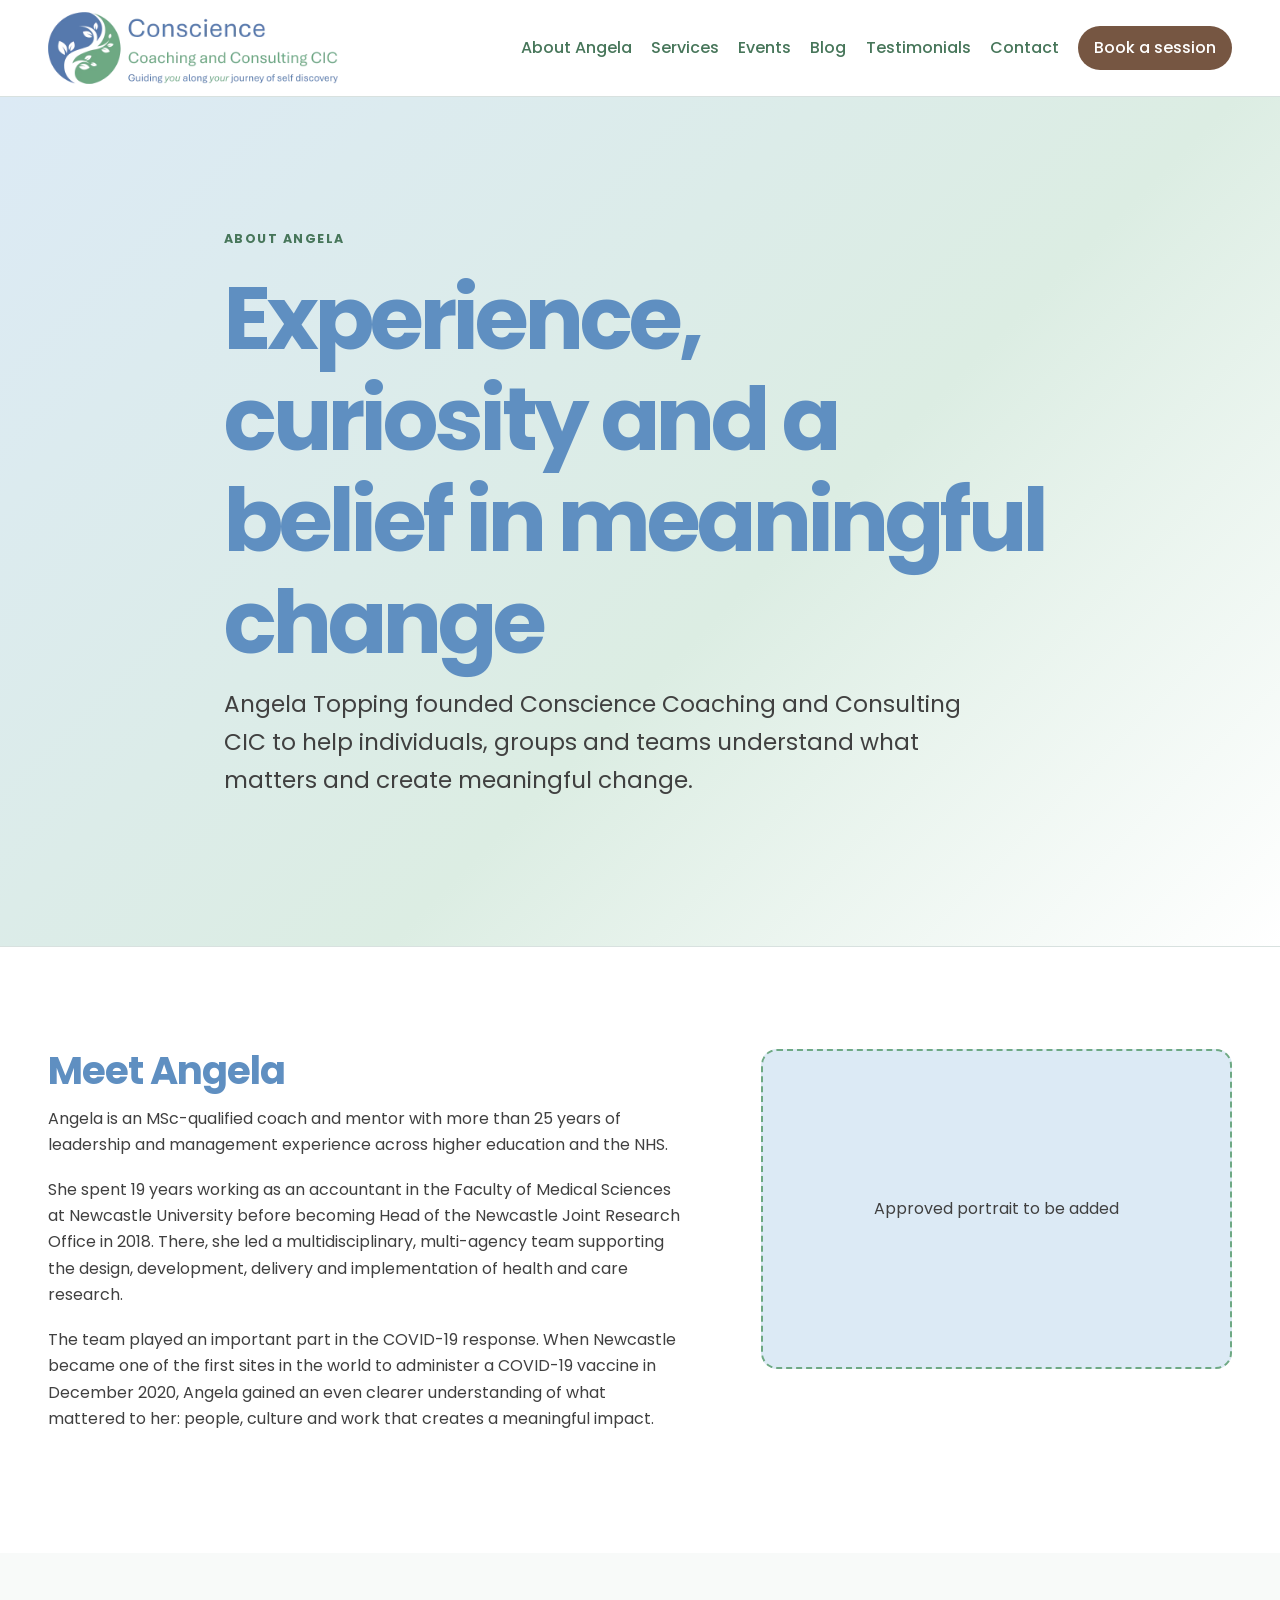
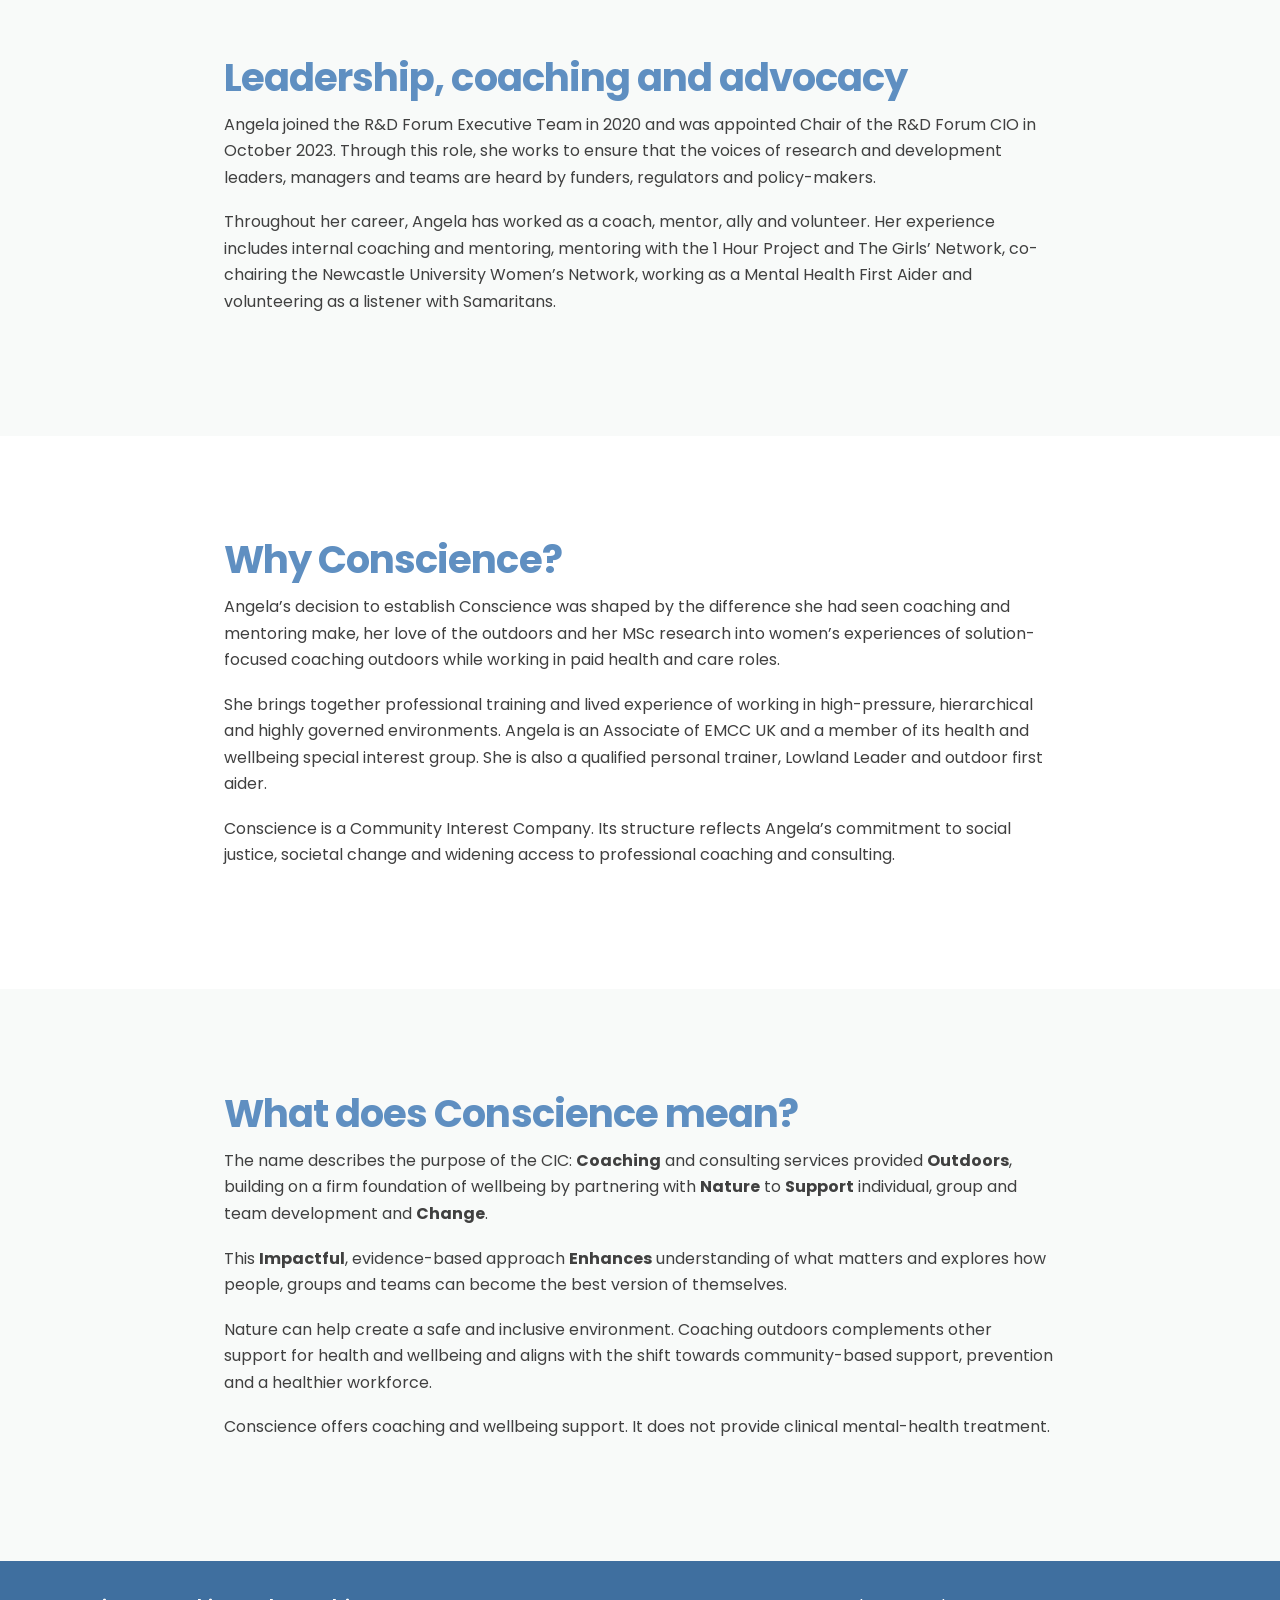
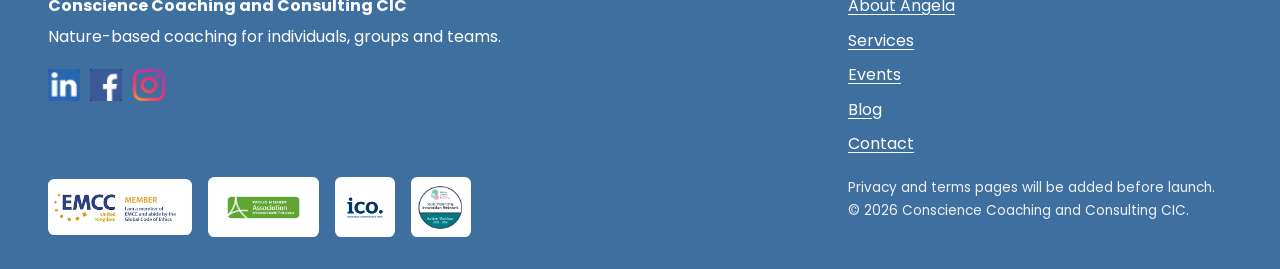
==== about/index.html @ 4dbaa8cd "Add Facebook and Instagram footer links" ====
<!doctype html>
<html lang="en-GB">
<head>
  <meta charset="utf-8">
  <meta name="viewport" content="width=device-width, initial-scale=1">
  <meta name="robots" content="noindex, nofollow">
  <meta name="description" content="Meet Angela Topping, founder of Conscience Coaching and Consulting CIC, an MSc-qualified coach with more than 25 years’ leadership experience in the NHS and higher education.">
  <title>About Angela Topping | Conscience Coaching</title>
  <link rel="preconnect" href="https://fonts.googleapis.com">
  <link rel="preconnect" href="https://fonts.gstatic.com" crossorigin>
  <link href="https://fonts.googleapis.com/css2?family=Poppins:wght@400;500;600;700&display=swap" rel="stylesheet">
  <link rel="stylesheet" href="/assets/css/styles.css">
  <link rel="icon" type="image/png" href="/assets/images/conscience-favicon.png">
</head>
<body data-page="about">
<a class="skip-link" href="#main-content">Skip to content</a>
<header class="site-header"><div class="shell header-inner"><a class="site-logo" href="/" aria-label="Conscience Coaching and Consulting CIC home"><img src="/assets/images/conscience-logo.webp" alt="Conscience Coaching and Consulting CIC"></a>
<button class="menu-toggle" type="button" aria-expanded="false" aria-controls="site-nav"><span class="sr-only">Open menu</span><span aria-hidden="true">Menu</span></button>
<nav id="site-nav" class="site-nav" aria-label="Main navigation">
  <a href="/about/">About Angela</a><a href="/services/">Services</a><a href="/events/">Events</a><a href="/blog/">Blog</a><a href="/#testimonials">Testimonials</a><a href="/contact/">Contact</a><a class="button button-small" href="/contact/">Book a session</a>
</nav></div></header>
<main id="main-content">
<section class="page-hero"><div class="shell narrow"><p class="eyebrow">About Angela</p><h1>Experience, curiosity and a belief in meaningful change</h1><p class="lead">Angela Topping founded Conscience Coaching and Consulting CIC to help individuals, groups and teams understand what matters and create meaningful change.</p></div></section>

<section class="section"><div class="shell split"><div>
<h2>Meet Angela</h2>
<p>Angela is an MSc-qualified coach and mentor with more than 25 years of leadership and management experience across higher education and the NHS.</p>
<p>She spent 19 years working as an accountant in the Faculty of Medical Sciences at Newcastle University before becoming Head of the Newcastle Joint Research Office in 2018. There, she led a multidisciplinary, multi-agency team supporting the design, development, delivery and implementation of health and care research.</p>
<p>The team played an important part in the COVID-19 response. When Newcastle became one of the first sites in the world to administer a COVID-19 vaccine in December 2020, Angela gained an even clearer understanding of what mattered to her: people, culture and work that creates a meaningful impact.</p>
</div><aside class="placeholder" aria-label="Portrait placeholder"><span>Approved portrait to be added</span></aside></div></section>

<section class="section section-soft"><div class="shell narrow">
<h2>Leadership, coaching and advocacy</h2>
<p>Angela joined the R&amp;D Forum Executive Team in 2020 and was appointed Chair of the R&amp;D Forum CIO in October 2023. Through this role, she works to ensure that the voices of research and development leaders, managers and teams are heard by funders, regulators and policy-makers.</p>
<p>Throughout her career, Angela has worked as a coach, mentor, ally and volunteer. Her experience includes internal coaching and mentoring, mentoring with the 1 Hour Project and The Girls’ Network, co-chairing the Newcastle University Women’s Network, working as a Mental Health First Aider and volunteering as a listener with Samaritans.</p>
</div></section>

<section class="section"><div class="shell narrow">
<h2>Why Conscience?</h2>
<p>Angela’s decision to establish Conscience was shaped by the difference she had seen coaching and mentoring make, her love of the outdoors and her MSc research into women’s experiences of solution-focused coaching outdoors while working in paid health and care roles.</p>
<p>She brings together professional training and lived experience of working in high-pressure, hierarchical and highly governed environments. Angela is an Associate of EMCC UK and a member of its health and wellbeing special interest group. She is also a qualified personal trainer, Lowland Leader and outdoor first aider.</p>
<p>Conscience is a Community Interest Company. Its structure reflects Angela’s commitment to social justice, societal change and widening access to professional coaching and consulting.</p>
</div></section>

<section class="section section-soft"><div class="shell narrow">
<h2>What does Conscience mean?</h2>
<p>The name describes the purpose of the CIC: <strong>Coaching</strong> and consulting services provided <strong>Outdoors</strong>, building on a firm foundation of wellbeing by partnering with <strong>Nature</strong> to <strong>Support</strong> individual, group and team development and <strong>Change</strong>.</p>
<p>This <strong>Impactful</strong>, evidence-based approach <strong>Enhances</strong> understanding of what matters and explores how people, groups and teams can become the best version of themselves.</p>
<p>Nature can help create a safe and inclusive environment. Coaching outdoors complements other support for health and wellbeing and aligns with the shift towards community-based support, prevention and a healthier workforce.</p>
<p>Conscience offers coaching and wellbeing support. It does not provide clinical mental-health treatment.</p>
</div></section>
</main>
<footer class="site-footer"><div class="shell footer-grid"><div><strong>Conscience Coaching and Consulting CIC</strong><p>Nature-based coaching for individuals, groups and teams.</p><div class="social-links"><a class="social-link social-linkedin" href="https://uk.linkedin.com/company/conscience-coaching-and-consulting" target="_blank" rel="noopener noreferrer" aria-label="Conscience Coaching and Consulting CIC on LinkedIn"><img src="/assets/images/linkedin.png" alt=""></a><a class="social-link social-facebook" href="https://www.facebook.com/profile.php?id=61566208343442" target="_blank" rel="noopener noreferrer" aria-label="Conscience Coaching and Consulting CIC on Facebook"><img src="/assets/images/facebook.png" alt=""></a><a class="social-link social-instagram" href="https://www.instagram.com/conscience_coaching_consulting/" target="_blank" rel="noopener noreferrer" aria-label="Conscience Coaching and Consulting CIC on Instagram"><img src="/assets/images/instagram.webp" alt=""></a></div></div>
<nav aria-label="Footer navigation"><a href="/about/">About Angela</a><a href="/services/">Services</a><a href="/events/">Events</a><a href="/blog/">Blog</a><a href="/contact/">Contact</a></nav>
<div class="footer-memberships" aria-label="Professional memberships"><img src="/assets/images/emcc-uk-member.webp" alt="EMCC UK member"><img src="/assets/images/association-membership-badge-green.webp" alt="Association of Mental Health First Aiders member"><img src="/assets/images/ICO_Logo_Blue.webp" alt="Institute of Coaching"><img src="/assets/images/spin-logo.webp" alt="Social Prescribing Innovation Network"></div>
<p class="footer-note">Privacy and terms pages will be added before launch.<br>© <span data-year></span> Conscience Coaching and Consulting CIC.</p></div></footer>
<script src="/assets/js/main.js" defer></script>
</body>
</html>
---- assets/css/styles.css ----
:root{--ink:#404040;--muted:#666666;--blue:#5f8fc1;--blue-dark:#3f6f9f;--green:#6ea984;--green-dark:#47765a;--taupe:#b18c76;--taupe-dark:#765642;--paper:#fff;--pale-blue:#dceaf5;--pale-green:#dcede3;--pale-taupe:#f3ece8;--soft:#f8faf9;--line:#d8e1df;--max:74rem;--radius:1rem;--shadow:0 .8rem 2.4rem rgb(64 64 64 / .09)}
*{box-sizing:border-box}html{scroll-behavior:smooth}body{margin:0;color:var(--ink);background:var(--paper);font-family:Poppins,Arial,sans-serif;line-height:1.65}a{color:var(--blue-dark);text-underline-offset:.2em}a:hover{text-decoration-thickness:.15em}a:focus-visible,button:focus-visible{outline:.2rem solid var(--green-dark);outline-offset:.2rem}h1,h2,h3{color:var(--blue);line-height:1.15;margin:0 0 .75rem}h1{font-size:clamp(2.5rem,7vw,5.5rem);letter-spacing:-.045em}h2{font-size:clamp(1.65rem,3vw,2.6rem);letter-spacing:-.025em}h3{font-size:1.3rem}p{margin:.25rem 0 1.15rem}.shell{width:min(calc(100% - 2rem),var(--max));margin-inline:auto}.narrow{max-width:52rem}.skip-link{position:fixed;left:1rem;top:-5rem;z-index:100;background:var(--blue-dark);color:#fff;padding:.7rem 1rem}.skip-link:focus{top:1rem}.sr-only{position:absolute;width:1px;height:1px;padding:0;margin:-1px;overflow:hidden;clip:rect(0,0,0,0);white-space:nowrap;border:0}
.site-header{position:sticky;top:0;z-index:20;background:rgb(255 255 255 / .96);border-bottom:1px solid var(--line);backdrop-filter:blur(12px)}.header-inner{min-height:6rem;display:flex;align-items:center;justify-content:space-between;gap:2rem}.site-logo{display:inline-flex;align-items:center;flex:0 0 auto}.site-logo img{display:block;width:auto;height:4.5rem;max-width:min(20rem,45vw);object-fit:contain}.site-nav{display:flex;align-items:center;gap:1.2rem}.site-nav a{color:var(--green-dark);font-weight:500;text-decoration:none}.site-nav a:hover{color:var(--blue-dark);text-decoration:underline}.site-nav .button{color:#fff}.site-nav .button:hover{color:#fff;background:#5f4232;text-decoration:none}.menu-toggle{display:none;border:1px solid var(--green);border-radius:.5rem;background:#fff;color:var(--green-dark);padding:.55rem .8rem;font:inherit}
.page-hero{padding:clamp(4rem,10vw,8rem) 0;background:linear-gradient(135deg,var(--pale-blue),var(--pale-green) 58%,#fff);border-bottom:1px solid var(--line)}.eyebrow{color:var(--green-dark);font-size:.78rem;font-weight:700;letter-spacing:.12em;text-transform:uppercase}.lead{font-size:clamp(1.15rem,2vw,1.45rem);max-width:48rem}.section{padding:clamp(3.5rem,8vw,7rem) 0}.section-soft{background:var(--soft)}.split{display:grid;grid-template-columns:minmax(0,1.15fr) minmax(18rem,.85fr);gap:clamp(2rem,6vw,5rem);align-items:start}.card-grid{display:grid;grid-template-columns:repeat(auto-fit,minmax(15rem,1fr));gap:1.25rem}.card,.accent-panel,.integration-placeholder,.placeholder,.notice{border-radius:var(--radius);padding:clamp(1.4rem,3vw,2.2rem)}.card{border:1px solid var(--line);background:#fff;box-shadow:var(--shadow)}.card h3{color:var(--green-dark)}.card a{font-weight:600}.testimonial-groups{display:grid;gap:3rem;margin-top:2rem}.testimonial-group h3{color:var(--green-dark);font-size:1.5rem}.testimonial-grid{display:grid;grid-template-columns:repeat(3,minmax(0,1fr));gap:1.25rem}.testimonial-card{display:flex;flex-direction:column;margin:0;padding:1.65rem;border:1px solid var(--line);border-top:.3rem solid var(--green);border-radius:var(--radius);background:var(--soft);box-shadow:0 .5rem 1.4rem rgb(64 64 64 / .07)}.testimonial-card blockquote{flex:1;margin:0}.testimonial-card blockquote p{margin-bottom:0}.testimonial-card figcaption{margin-top:1.35rem;color:var(--green-dark);font-weight:700}.testimonial-card figcaption::before{content:"— ";color:var(--taupe-dark)}.testimonial-empty{margin:0;padding:1.25rem;border-left:.3rem solid var(--green);background:var(--pale-green)}.accent-panel{background:var(--blue);color:#fff;box-shadow:var(--shadow)}.accent-panel h2,.accent-panel h3,.accent-panel .eyebrow,.accent-panel a{color:#fff}.placeholder,.integration-placeholder{min-height:20rem;display:grid;align-content:center;background:var(--pale-blue);border:2px dashed var(--green);text-align:center}.notice{margin-bottom:2rem;background:var(--pale-taupe);border-left:.35rem solid var(--taupe)}.button-row{display:flex;flex-wrap:wrap;gap:1rem;align-items:center;margin-top:1.5rem}.button{display:inline-block;border:0;border-radius:999px;background:var(--taupe-dark);color:#fff;padding:.8rem 1.25rem;font:inherit;font-weight:600;text-decoration:none}.button:hover{background:#5f4232;text-decoration:none}.button-small{padding:.55rem 1rem}.button-light{background:#fff;color:var(--blue-dark)}.button-light:hover{background:var(--pale-blue);color:var(--blue-dark)}.button:disabled{opacity:.55;cursor:not-allowed}.text-link{font-weight:600}.cta{padding:clamp(3.5rem,8vw,6rem) 0;background:var(--pale-green);color:var(--ink)}.cta h2,.cta h3{color:var(--green-dark)}.site-footer{background:var(--blue-dark);color:#fff;padding:2rem 0}.footer-grid{display:grid;grid-template-columns:2fr 1fr;gap:1.25rem 2rem}.site-footer strong,.site-footer a{color:#fff}.social-links{display:flex;gap:.65rem;margin-top:.75rem}.social-link{display:inline-block;width:2rem;height:2rem;text-decoration:none}.social-link img{display:block;width:2rem;height:2rem;object-fit:contain}.social-link:hover{text-decoration:none;transform:translateY(-1px)}.site-footer nav{display:grid;gap:.5rem}.footer-memberships{grid-column:1;display:flex;flex-wrap:wrap;align-items:center;gap:1rem;padding-top:0}.footer-memberships img{display:block;width:auto;max-width:9rem;max-height:3.75rem;object-fit:contain;background:#fff;border-radius:.4rem;padding:.4rem}.footer-note{grid-column:2;font-size:.85rem;opacity:.9;margin:0}.error-page{min-height:100vh;display:grid;align-items:center;background:linear-gradient(135deg,var(--pale-blue),var(--pale-green));text-align:center}
.plinth-embed{display:block;width:100%;min-height:700px;border:0}.plinth-mobile-link{display:none}
@media(max-width:52rem){.plinth-embed{display:none}.plinth-mobile-link{display:block}.site-footer{padding:2rem 0}.footer-grid{gap:1.25rem}.site-footer p{margin-bottom:.75rem}.site-footer nav{grid-template-columns:repeat(2,minmax(0,1fr));gap:.4rem 1rem}.footer-memberships{gap:.65rem 1rem;padding-top:0}.footer-memberships img{height:3rem;max-width:6.25rem;padding:.3rem}.footer-note{margin:0}.site-logo img{height:3.75rem;max-width:min(13rem,calc(100vw - 6rem))}.menu-toggle{display:grid;place-items:center;width:2.25rem;height:2.25rem;padding:0;flex:0 0 2.25rem}.menu-toggle span[aria-hidden]{display:block;width:1.125rem;height:1rem;font-size:0;background:linear-gradient(to bottom,currentColor 0 .14rem,transparent .14rem .43rem,currentColor .43rem .57rem,transparent .57rem .86rem,currentColor .86rem 1rem)}.site-nav{position:absolute;top:100%;left:0;right:0;display:none;align-items:stretch;padding:1rem;background:#fff;border-bottom:1px solid var(--line);box-shadow:var(--shadow)}.site-nav[data-open="true"]{display:grid}.site-nav a{padding:.5rem}.split,.footer-grid,.testimonial-grid{grid-template-columns:1fr}.footer-memberships{display:grid;grid-template-columns:repeat(2,minmax(0,1fr));justify-items:center;gap:1rem}.footer-memberships img{width:100%;height:3.5rem;max-width:7rem;max-height:none}.footer-note{grid-column:auto}.page-hero{padding-block:4rem}.site-footer{padding:2rem 0}.footer-grid{gap:1.25rem}.site-footer p{margin-bottom:.75rem}.site-footer nav{grid-template-columns:repeat(2,minmax(0,1fr));gap:.4rem 1rem}.footer-memberships{gap:.65rem 1rem;padding-top:0}.footer-memberships img{height:3rem;max-width:6.25rem;padding:.3rem}.footer-note{margin:0}}@media(prefers-reduced-motion:reduce){html{scroll-behavior:auto}}

/* Blog index and articles */
.section-heading{margin-bottom:1.5rem}
.blog-filter-panel{margin:1.5rem 0 2rem}
.blog-filter-panel h3{font-size:1rem;margin-bottom:.75rem}
.blog-filters{display:flex;flex-wrap:wrap;gap:.65rem}
.blog-filter{font:inherit;font-weight:600;color:var(--green-dark);background:#fff;border:1px solid var(--green);border-radius:999px;padding:.55rem .85rem;cursor:pointer}
.blog-filter:hover,.blog-filter:focus-visible{background:var(--pale-green)}
.blog-filter[aria-pressed="true"]{color:#fff;background:var(--green-dark);border-color:var(--green-dark)}
.blog-grid{display:grid;grid-template-columns:repeat(auto-fill,minmax(min(100%,20rem),1fr));gap:1.5rem}
.blog-card{display:flex;flex-direction:column;overflow:hidden;background:#fff;border:1px solid var(--line);border-radius:1rem;box-shadow:var(--shadow)}
.blog-card-image{display:grid;place-items:center;aspect-ratio:16/9;overflow:hidden;background:var(--pale-green)}
.blog-card-image img{width:100%;height:100%;object-fit:cover}
.blog-card-image.article-placeholder img{width:min(70%,20rem);height:70%;object-fit:contain}
.blog-card-body{display:flex;flex:1;flex-direction:column;padding:1.25rem}
.blog-card-body h2{font-size:1.4rem;margin-bottom:.65rem}
.blog-card-body h2 a{color:var(--green-dark);text-decoration:none}
.blog-card-body h2 a:hover{text-decoration:underline}
.blog-card-body .text-link{display:inline-block;margin-top:auto}
.article-meta{font-size:.9rem;color:var(--muted);margin-bottom:.75rem}
.post-tags{display:flex;flex-wrap:wrap;gap:.45rem;list-style:none;margin:.75rem 0 1.15rem;padding:0}
.post-tags li{font-size:.8rem;font-weight:600;color:var(--green-dark);background:var(--pale-green);border-radius:999px;padding:.35rem .6rem}
.blog-article .page-hero{padding-bottom:3rem}
.blog-article .eyebrow a{color:inherit}
.article-shell{max-width:50rem;padding-block:3rem}
.article-shell>p{font-size:1.05rem;line-height:1.8}
.article-shell h2{margin-top:2.5rem}
.article-hero-image{margin:0 0 2.5rem}
.article-hero-image img{display:block;width:100%;max-height:30rem;object-fit:cover;border-radius:1rem}
.article-hero-image.article-placeholder{padding:2rem;background:var(--pale-green);border-radius:1rem}
.article-hero-image.article-placeholder img{width:min(100%,24rem);margin-inline:auto;object-fit:contain}
.article-hero-image figcaption{margin-top:.65rem;font-size:.85rem;color:var(--muted);text-align:center}
.article-references{margin-top:3rem;padding:1.5rem;background:var(--pale-blue);border-radius:1rem}
.article-references h2{margin-top:0}
.article-references li+li{margin-top:.75rem}
.back-to-blog{margin-top:2rem;font-weight:600}
@media(max-width:52rem){.blog-card-body{padding:1rem}.article-shell{padding-block:2rem}.article-shell>p{font-size:1rem}.article-references{padding:1rem}}
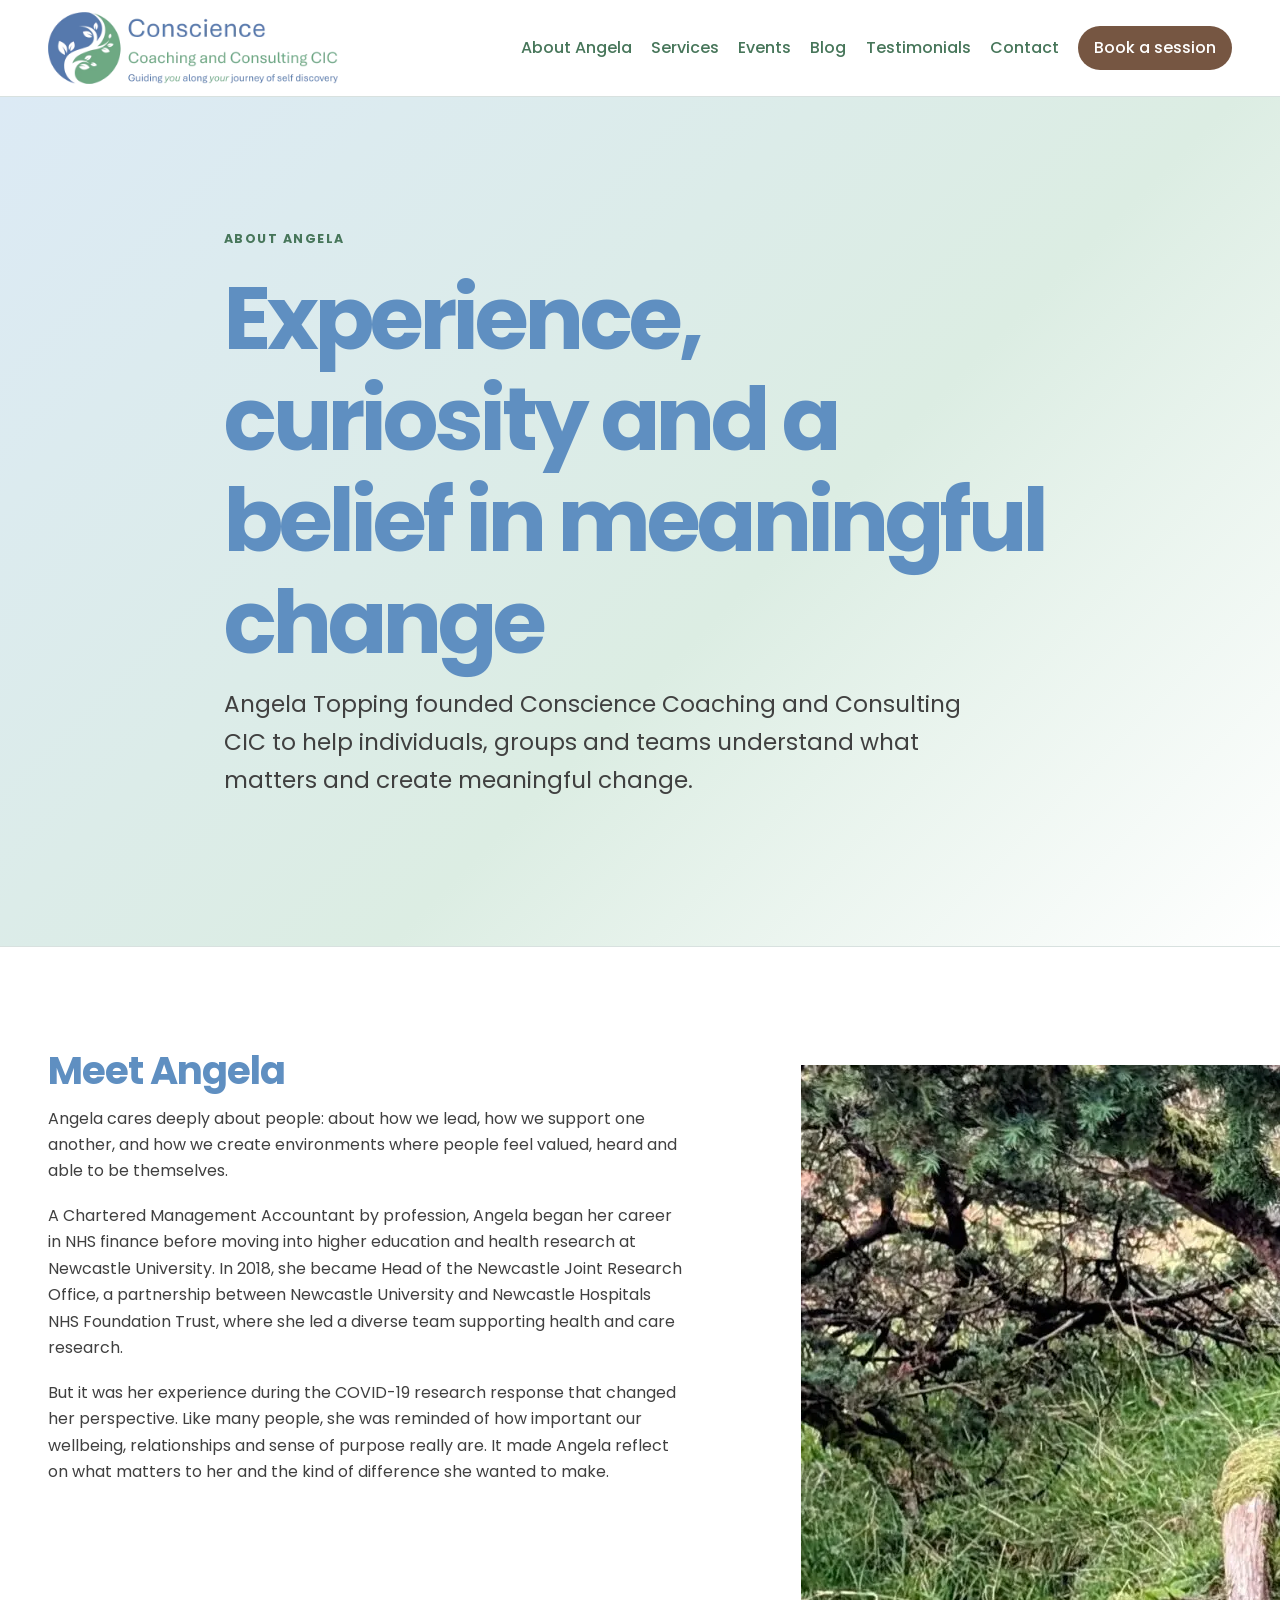
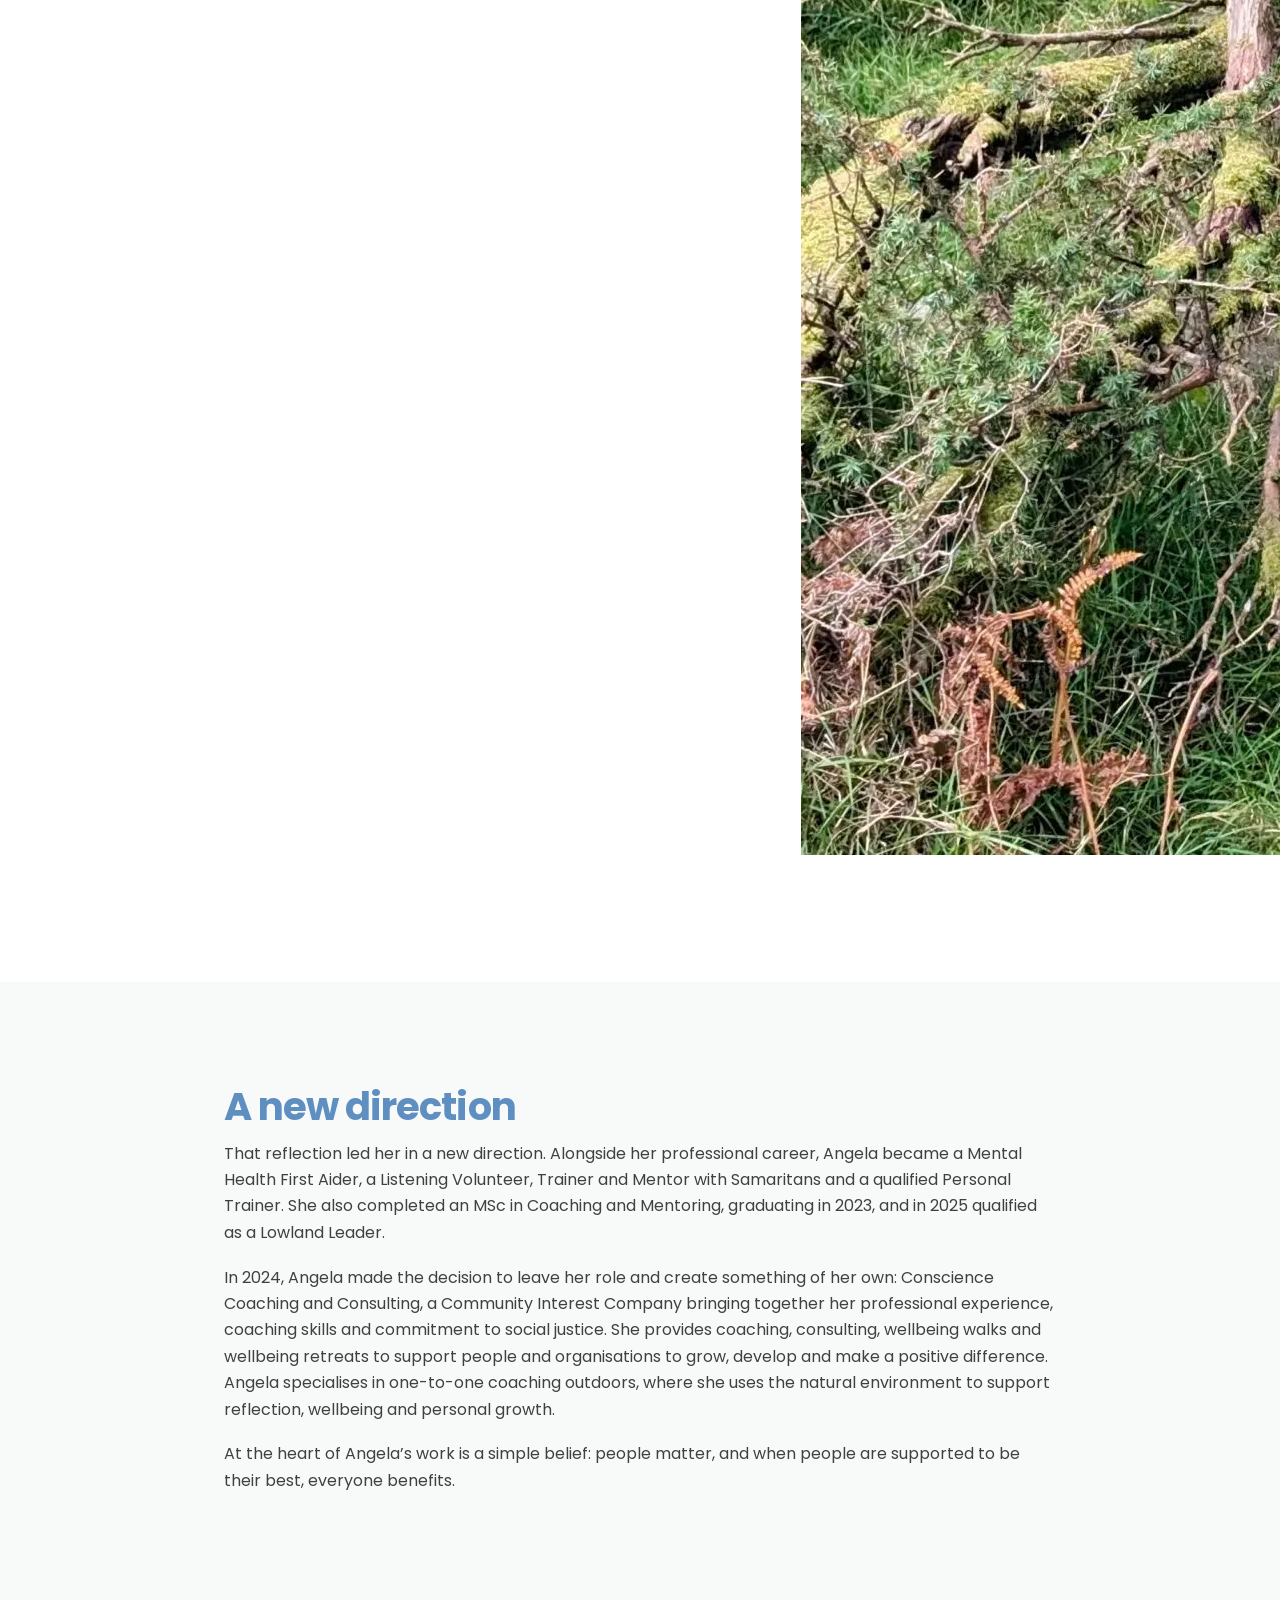
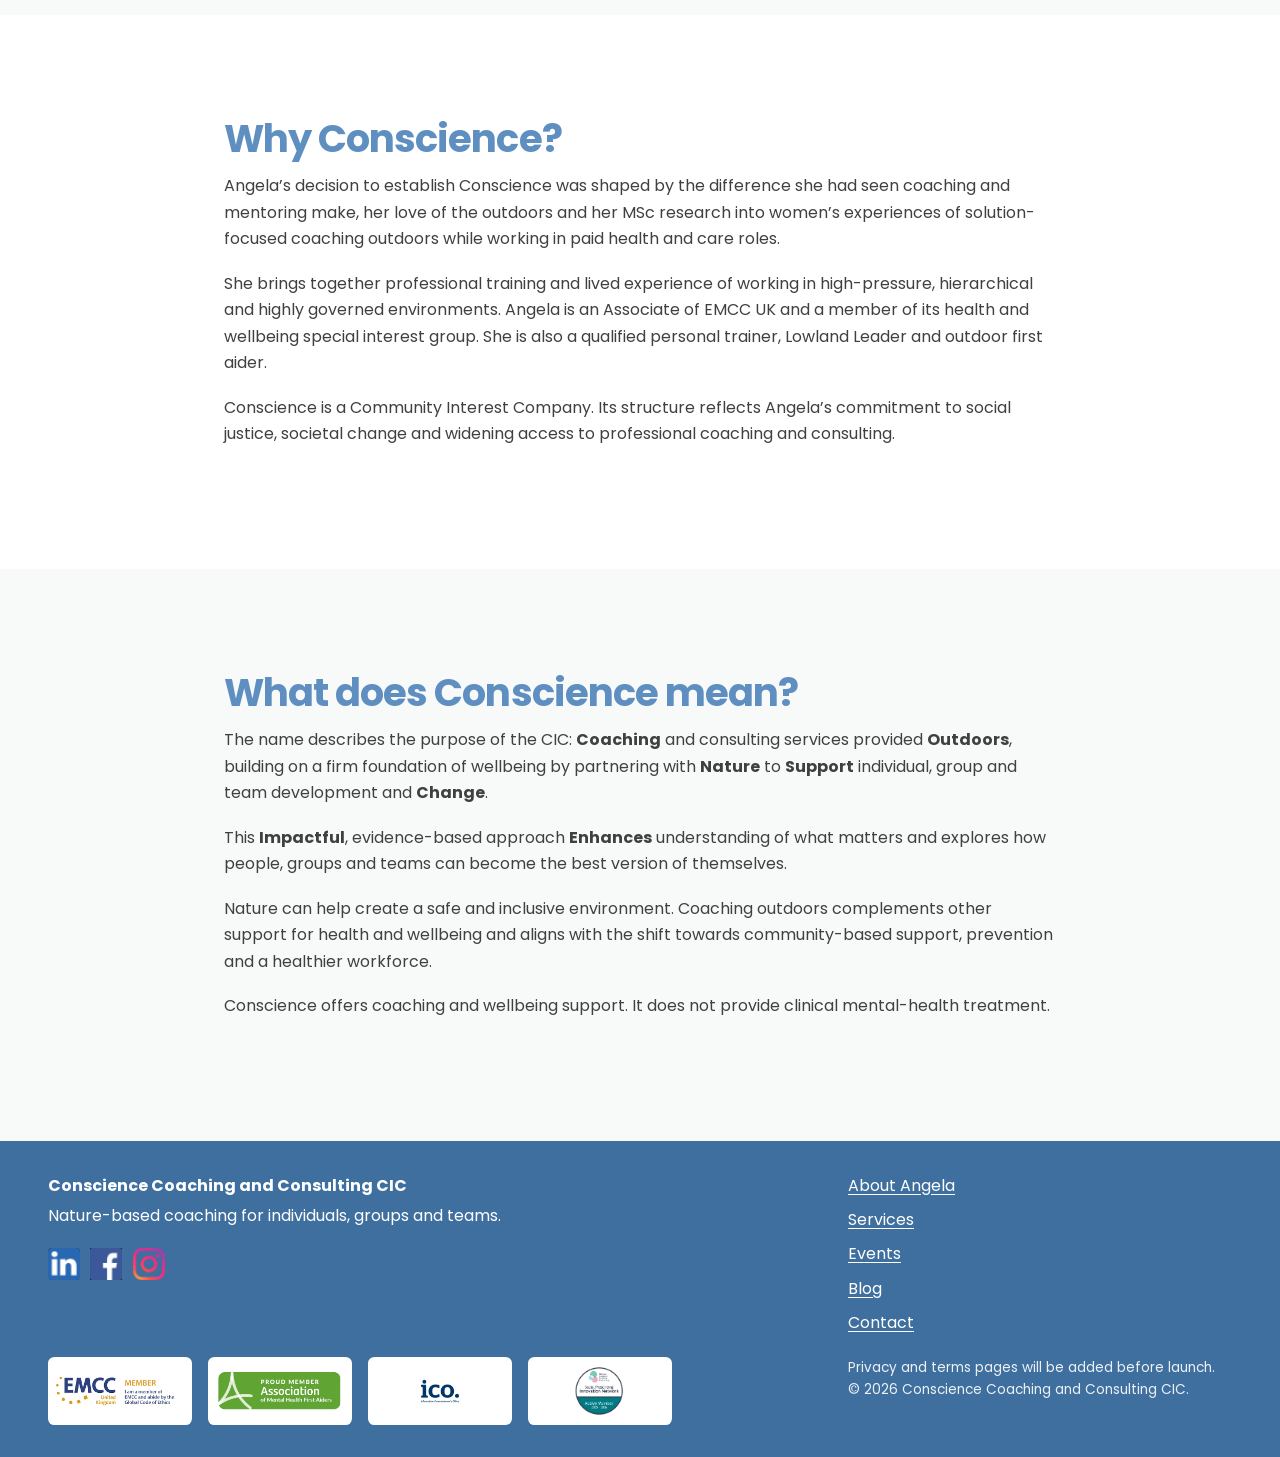
==== commit 8eeaae05: "Update Angela bio and profile image" ====
--- a/about/index.html
+++ b/about/index.html
@@ -4,7 +4,7 @@
   <meta charset="utf-8">
   <meta name="viewport" content="width=device-width, initial-scale=1">
   <meta name="robots" content="noindex, nofollow">
-  <meta name="description" content="Meet Angela Topping, founder of Conscience Coaching and Consulting CIC, an MSc-qualified coach with more than 25 years’ leadership experience in the NHS and higher education.">
+  <meta name="description" content="Meet Angela Topping, founder of Conscience Coaching and Consulting CIC, bringing together her experience in the NHS, higher education, coaching and the outdoors.">
   <title>About Angela Topping | Conscience Coaching</title>
   <link rel="preconnect" href="https://fonts.googleapis.com">
   <link rel="preconnect" href="https://fonts.gstatic.com" crossorigin>
@@ -24,15 +24,16 @@
 
 <section class="section"><div class="shell split"><div>
 <h2>Meet Angela</h2>
-<p>Angela is an MSc-qualified coach and mentor with more than 25 years of leadership and management experience across higher education and the NHS.</p>
-<p>She spent 19 years working as an accountant in the Faculty of Medical Sciences at Newcastle University before becoming Head of the Newcastle Joint Research Office in 2018. There, she led a multidisciplinary, multi-agency team supporting the design, development, delivery and implementation of health and care research.</p>
-<p>The team played an important part in the COVID-19 response. When Newcastle became one of the first sites in the world to administer a COVID-19 vaccine in December 2020, Angela gained an even clearer understanding of what mattered to her: people, culture and work that creates a meaningful impact.</p>
-</div><aside class="placeholder" aria-label="Portrait placeholder"><span>Approved portrait to be added</span></aside></div></section>
+<p>Angela cares deeply about people: about how we lead, how we support one another, and how we create environments where people feel valued, heard and able to be themselves.</p>
+<p>A Chartered Management Accountant by profession, Angela began her career in NHS finance before moving into higher education and health research at Newcastle University. In 2018, she became Head of the Newcastle Joint Research Office, a partnership between Newcastle University and Newcastle Hospitals NHS Foundation Trust, where she led a diverse team supporting health and care research.</p>
+<p>But it was her experience during the COVID-19 research response that changed her perspective. Like many people, she was reminded of how important our wellbeing, relationships and sense of purpose really are. It made Angela reflect on what matters to her and the kind of difference she wanted to make.</p>
+</div><figure class="about-profile"><img src="/assets/images/angela-profile.webp" alt="Angela Topping sitting outdoors beneath a tree"></figure></div></section>
 
 <section class="section section-soft"><div class="shell narrow">
-<h2>Leadership, coaching and advocacy</h2>
-<p>Angela joined the R&amp;D Forum Executive Team in 2020 and was appointed Chair of the R&amp;D Forum CIO in October 2023. Through this role, she works to ensure that the voices of research and development leaders, managers and teams are heard by funders, regulators and policy-makers.</p>
-<p>Throughout her career, Angela has worked as a coach, mentor, ally and volunteer. Her experience includes internal coaching and mentoring, mentoring with the 1 Hour Project and The Girls’ Network, co-chairing the Newcastle University Women’s Network, working as a Mental Health First Aider and volunteering as a listener with Samaritans.</p>
+<h2>A new direction</h2>
+<p>That reflection led her in a new direction. Alongside her professional career, Angela became a Mental Health First Aider, a Listening Volunteer, Trainer and Mentor with Samaritans and a qualified Personal Trainer. She also completed an MSc in Coaching and Mentoring, graduating in 2023, and in 2025 qualified as a Lowland Leader.</p>
+<p>In 2024, Angela made the decision to leave her role and create something of her own: Conscience Coaching and Consulting, a Community Interest Company bringing together her professional experience, coaching skills and commitment to social justice. She provides coaching, consulting, wellbeing walks and wellbeing retreats to support people and organisations to grow, develop and make a positive difference. Angela specialises in one-to-one coaching outdoors, where she uses the natural environment to support reflection, wellbeing and personal growth.</p>
+<p>At the heart of Angela’s work is a simple belief: people matter, and when people are supported to be their best, everyone benefits.</p>
 </div></section>
 
 <section class="section"><div class="shell narrow">
@@ -56,4 +57,4 @@
 <p class="footer-note">Privacy and terms pages will be added before launch.<br>© <span data-year></span> Conscience Coaching and Consulting CIC.</p></div></footer>
 <script src="/assets/js/main.js" defer></script>
 </body>
-</html>+</html>
--- a/assets/css/styles.css
+++ b/assets/css/styles.css
@@ -1,7 +1,7 @@
 :root{--ink:#404040;--muted:#666666;--blue:#5f8fc1;--blue-dark:#3f6f9f;--green:#6ea984;--green-dark:#47765a;--taupe:#b18c76;--taupe-dark:#765642;--paper:#fff;--pale-blue:#dceaf5;--pale-green:#dcede3;--pale-taupe:#f3ece8;--soft:#f8faf9;--line:#d8e1df;--max:74rem;--radius:1rem;--shadow:0 .8rem 2.4rem rgb(64 64 64 / .09)}
 *{box-sizing:border-box}html{scroll-behavior:smooth}body{margin:0;color:var(--ink);background:var(--paper);font-family:Poppins,Arial,sans-serif;line-height:1.65}a{color:var(--blue-dark);text-underline-offset:.2em}a:hover{text-decoration-thickness:.15em}a:focus-visible,button:focus-visible{outline:.2rem solid var(--green-dark);outline-offset:.2rem}h1,h2,h3{color:var(--blue);line-height:1.15;margin:0 0 .75rem}h1{font-size:clamp(2.5rem,7vw,5.5rem);letter-spacing:-.045em}h2{font-size:clamp(1.65rem,3vw,2.6rem);letter-spacing:-.025em}h3{font-size:1.3rem}p{margin:.25rem 0 1.15rem}.shell{width:min(calc(100% - 2rem),var(--max));margin-inline:auto}.narrow{max-width:52rem}.skip-link{position:fixed;left:1rem;top:-5rem;z-index:100;background:var(--blue-dark);color:#fff;padding:.7rem 1rem}.skip-link:focus{top:1rem}.sr-only{position:absolute;width:1px;height:1px;padding:0;margin:-1px;overflow:hidden;clip:rect(0,0,0,0);white-space:nowrap;border:0}
 .site-header{position:sticky;top:0;z-index:20;background:rgb(255 255 255 / .96);border-bottom:1px solid var(--line);backdrop-filter:blur(12px)}.header-inner{min-height:6rem;display:flex;align-items:center;justify-content:space-between;gap:2rem}.site-logo{display:inline-flex;align-items:center;flex:0 0 auto}.site-logo img{display:block;width:auto;height:4.5rem;max-width:min(20rem,45vw);object-fit:contain}.site-nav{display:flex;align-items:center;gap:1.2rem}.site-nav a{color:var(--green-dark);font-weight:500;text-decoration:none}.site-nav a:hover{color:var(--blue-dark);text-decoration:underline}.site-nav .button{color:#fff}.site-nav .button:hover{color:#fff;background:#5f4232;text-decoration:none}.menu-toggle{display:none;border:1px solid var(--green);border-radius:.5rem;background:#fff;color:var(--green-dark);padding:.55rem .8rem;font:inherit}
-.page-hero{padding:clamp(4rem,10vw,8rem) 0;background:linear-gradient(135deg,var(--pale-blue),var(--pale-green) 58%,#fff);border-bottom:1px solid var(--line)}.eyebrow{color:var(--green-dark);font-size:.78rem;font-weight:700;letter-spacing:.12em;text-transform:uppercase}.lead{font-size:clamp(1.15rem,2vw,1.45rem);max-width:48rem}.section{padding:clamp(3.5rem,8vw,7rem) 0}.section-soft{background:var(--soft)}.split{display:grid;grid-template-columns:minmax(0,1.15fr) minmax(18rem,.85fr);gap:clamp(2rem,6vw,5rem);align-items:start}.card-grid{display:grid;grid-template-columns:repeat(auto-fit,minmax(15rem,1fr));gap:1.25rem}.card,.accent-panel,.integration-placeholder,.placeholder,.notice{border-radius:var(--radius);padding:clamp(1.4rem,3vw,2.2rem)}.card{border:1px solid var(--line);background:#fff;box-shadow:var(--shadow)}.card h3{color:var(--green-dark)}.card a{font-weight:600}.testimonial-groups{display:grid;gap:3rem;margin-top:2rem}.testimonial-group h3{color:var(--green-dark);font-size:1.5rem}.testimonial-grid{display:grid;grid-template-columns:repeat(3,minmax(0,1fr));gap:1.25rem}.testimonial-card{display:flex;flex-direction:column;margin:0;padding:1.65rem;border:1px solid var(--line);border-top:.3rem solid var(--green);border-radius:var(--radius);background:var(--soft);box-shadow:0 .5rem 1.4rem rgb(64 64 64 / .07)}.testimonial-card blockquote{flex:1;margin:0}.testimonial-card blockquote p{margin-bottom:0}.testimonial-card figcaption{margin-top:1.35rem;color:var(--green-dark);font-weight:700}.testimonial-card figcaption::before{content:"— ";color:var(--taupe-dark)}.testimonial-empty{margin:0;padding:1.25rem;border-left:.3rem solid var(--green);background:var(--pale-green)}.accent-panel{background:var(--blue);color:#fff;box-shadow:var(--shadow)}.accent-panel h2,.accent-panel h3,.accent-panel .eyebrow,.accent-panel a{color:#fff}.placeholder,.integration-placeholder{min-height:20rem;display:grid;align-content:center;background:var(--pale-blue);border:2px dashed var(--green);text-align:center}.notice{margin-bottom:2rem;background:var(--pale-taupe);border-left:.35rem solid var(--taupe)}.button-row{display:flex;flex-wrap:wrap;gap:1rem;align-items:center;margin-top:1.5rem}.button{display:inline-block;border:0;border-radius:999px;background:var(--taupe-dark);color:#fff;padding:.8rem 1.25rem;font:inherit;font-weight:600;text-decoration:none}.button:hover{background:#5f4232;text-decoration:none}.button-small{padding:.55rem 1rem}.button-light{background:#fff;color:var(--blue-dark)}.button-light:hover{background:var(--pale-blue);color:var(--blue-dark)}.button:disabled{opacity:.55;cursor:not-allowed}.text-link{font-weight:600}.cta{padding:clamp(3.5rem,8vw,6rem) 0;background:var(--pale-green);color:var(--ink)}.cta h2,.cta h3{color:var(--green-dark)}.site-footer{background:var(--blue-dark);color:#fff;padding:2rem 0}.footer-grid{display:grid;grid-template-columns:2fr 1fr;gap:1.25rem 2rem}.site-footer strong,.site-footer a{color:#fff}.social-links{display:flex;gap:.65rem;margin-top:.75rem}.social-link{display:inline-block;width:2rem;height:2rem;text-decoration:none}.social-link img{display:block;width:2rem;height:2rem;object-fit:contain}.social-link:hover{text-decoration:none;transform:translateY(-1px)}.site-footer nav{display:grid;gap:.5rem}.footer-memberships{grid-column:1;display:flex;flex-wrap:wrap;align-items:center;gap:1rem;padding-top:0}.footer-memberships img{display:block;width:auto;max-width:9rem;max-height:3.75rem;object-fit:contain;background:#fff;border-radius:.4rem;padding:.4rem}.footer-note{grid-column:2;font-size:.85rem;opacity:.9;margin:0}.error-page{min-height:100vh;display:grid;align-items:center;background:linear-gradient(135deg,var(--pale-blue),var(--pale-green));text-align:center}
+.page-hero{padding:clamp(4rem,10vw,8rem) 0;background:linear-gradient(135deg,var(--pale-blue),var(--pale-green) 58%,#fff);border-bottom:1px solid var(--line)}.eyebrow{color:var(--green-dark);font-size:.78rem;font-weight:700;letter-spacing:.12em;text-transform:uppercase}.lead{font-size:clamp(1.15rem,2vw,1.45rem);max-width:48rem}.section{padding:clamp(3.5rem,8vw,7rem) 0}.section-soft{background:var(--soft)}.split{display:grid;grid-template-columns:minmax(0,1.15fr) minmax(18rem,.85fr);gap:clamp(2rem,6vw,5rem);align-items:start}.card-grid{display:grid;grid-template-columns:repeat(auto-fit,minmax(15rem,1fr));gap:1.25rem}.card,.accent-panel,.integration-placeholder,.placeholder,.notice{border-radius:var(--radius);padding:clamp(1.4rem,3vw,2.2rem)}.card{border:1px solid var(--line);background:#fff;box-shadow:var(--shadow)}.card h3{color:var(--green-dark)}.card a{font-weight:600}.testimonial-groups{display:grid;gap:3rem;margin-top:2rem}.testimonial-group h3{color:var(--green-dark);font-size:1.5rem}.testimonial-grid{display:grid;grid-template-columns:repeat(3,minmax(0,1fr));gap:1.25rem}.testimonial-card{display:flex;flex-direction:column;margin:0;padding:1.65rem;border:1px solid var(--line);border-top:.3rem solid var(--green);border-radius:var(--radius);background:var(--soft);box-shadow:0 .5rem 1.4rem rgb(64 64 64 / .07)}.testimonial-card blockquote{flex:1;margin:0}.testimonial-card blockquote p{margin-bottom:0}.testimonial-card figcaption{margin-top:1.35rem;color:var(--green-dark);font-weight:700}.testimonial-card figcaption::before{content:"— ";color:var(--taupe-dark)}.testimonial-empty{margin:0;padding:1.25rem;border-left:.3rem solid var(--green);background:var(--pale-green)}.accent-panel{background:var(--blue);color:#fff;box-shadow:var(--shadow)}.accent-panel h2,.accent-panel h3,.accent-panel .eyebrow,.accent-panel a{color:#fff}.placeholder,.integration-placeholder{min-height:20rem;display:grid;align-content:center;background:var(--pale-blue);border:2px dashed var(--green);text-align:center}.notice{margin-bottom:2rem;background:var(--pale-taupe);border-left:.35rem solid var(--taupe)}.button-row{display:flex;flex-wrap:wrap;gap:1rem;align-items:center;margin-top:1.5rem}.button{display:inline-block;border:0;border-radius:999px;background:var(--taupe-dark);color:#fff;padding:.8rem 1.25rem;font:inherit;font-weight:600;text-decoration:none}.button:hover{background:#5f4232;text-decoration:none}.button-small{padding:.55rem 1rem}.button-light{background:#fff;color:var(--blue-dark)}.button-light:hover{background:var(--pale-blue);color:var(--blue-dark)}.button:disabled{opacity:.55;cursor:not-allowed}.text-link{font-weight:600}.cta{padding:clamp(3.5rem,8vw,6rem) 0;background:var(--pale-green);color:var(--ink)}.cta h2,.cta h3{color:var(--green-dark)}.site-footer{background:var(--blue-dark);color:#fff;padding:2rem 0}.footer-grid{display:grid;grid-template-columns:2fr 1fr;gap:1.25rem 2rem}.site-footer strong,.site-footer a{color:#fff}.social-links{display:flex;gap:.65rem;margin-top:.75rem}.social-link{display:inline-block;width:2rem;height:2rem;text-decoration:none}.social-link img{display:block;width:2rem;height:2rem;object-fit:contain}.social-link:hover{text-decoration:none;transform:translateY(-1px)}.site-footer nav{display:grid;gap:.5rem}.footer-memberships{grid-column:1;display:flex;flex-wrap:wrap;align-items:center;gap:1rem;padding-top:0}.footer-memberships img{display:block;width:9rem;height:4.25rem;object-fit:contain;background:#fff;border-radius:.4rem;padding:.5rem}.footer-note{grid-column:2;font-size:.85rem;opacity:.9;margin:0}.error-page{min-height:100vh;display:grid;align-items:center;background:linear-gradient(135deg,var(--pale-blue),var(--pale-green));text-align:center}
 .plinth-embed{display:block;width:100%;min-height:700px;border:0}.plinth-mobile-link{display:none}
 @media(max-width:52rem){.plinth-embed{display:none}.plinth-mobile-link{display:block}.site-footer{padding:2rem 0}.footer-grid{gap:1.25rem}.site-footer p{margin-bottom:.75rem}.site-footer nav{grid-template-columns:repeat(2,minmax(0,1fr));gap:.4rem 1rem}.footer-memberships{gap:.65rem 1rem;padding-top:0}.footer-memberships img{height:3rem;max-width:6.25rem;padding:.3rem}.footer-note{margin:0}.site-logo img{height:3.75rem;max-width:min(13rem,calc(100vw - 6rem))}.menu-toggle{display:grid;place-items:center;width:2.25rem;height:2.25rem;padding:0;flex:0 0 2.25rem}.menu-toggle span[aria-hidden]{display:block;width:1.125rem;height:1rem;font-size:0;background:linear-gradient(to bottom,currentColor 0 .14rem,transparent .14rem .43rem,currentColor .43rem .57rem,transparent .57rem .86rem,currentColor .86rem 1rem)}.site-nav{position:absolute;top:100%;left:0;right:0;display:none;align-items:stretch;padding:1rem;background:#fff;border-bottom:1px solid var(--line);box-shadow:var(--shadow)}.site-nav[data-open="true"]{display:grid}.site-nav a{padding:.5rem}.split,.footer-grid,.testimonial-grid{grid-template-columns:1fr}.footer-memberships{display:grid;grid-template-columns:repeat(2,minmax(0,1fr));justify-items:center;gap:1rem}.footer-memberships img{width:100%;height:3.5rem;max-width:7rem;max-height:none}.footer-note{grid-column:auto}.page-hero{padding-block:4rem}.site-footer{padding:2rem 0}.footer-grid{gap:1.25rem}.site-footer p{margin-bottom:.75rem}.site-footer nav{grid-template-columns:repeat(2,minmax(0,1fr));gap:.4rem 1rem}.footer-memberships{gap:.65rem 1rem;padding-top:0}.footer-memberships img{height:3rem;max-width:6.25rem;padding:.3rem}.footer-note{margin:0}}@media(prefers-reduced-motion:reduce){html{scroll-behavior:auto}}
 
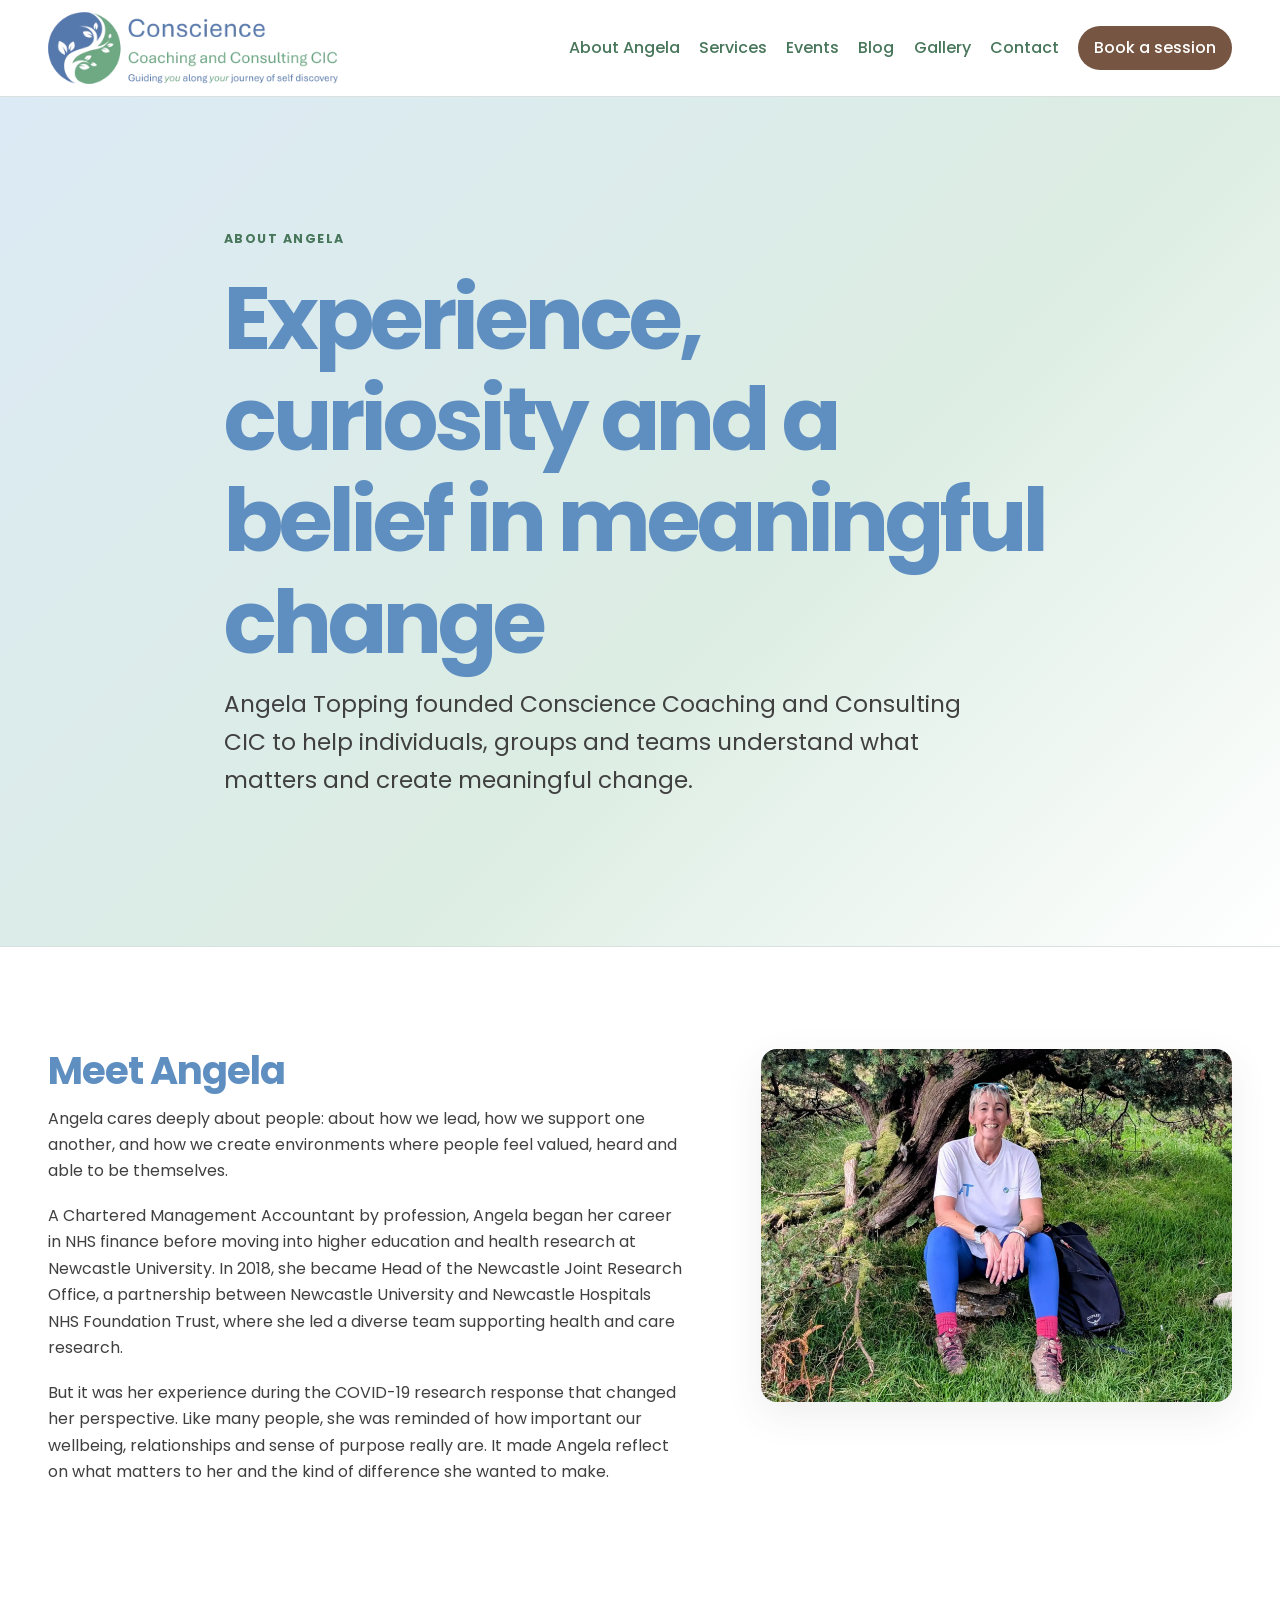
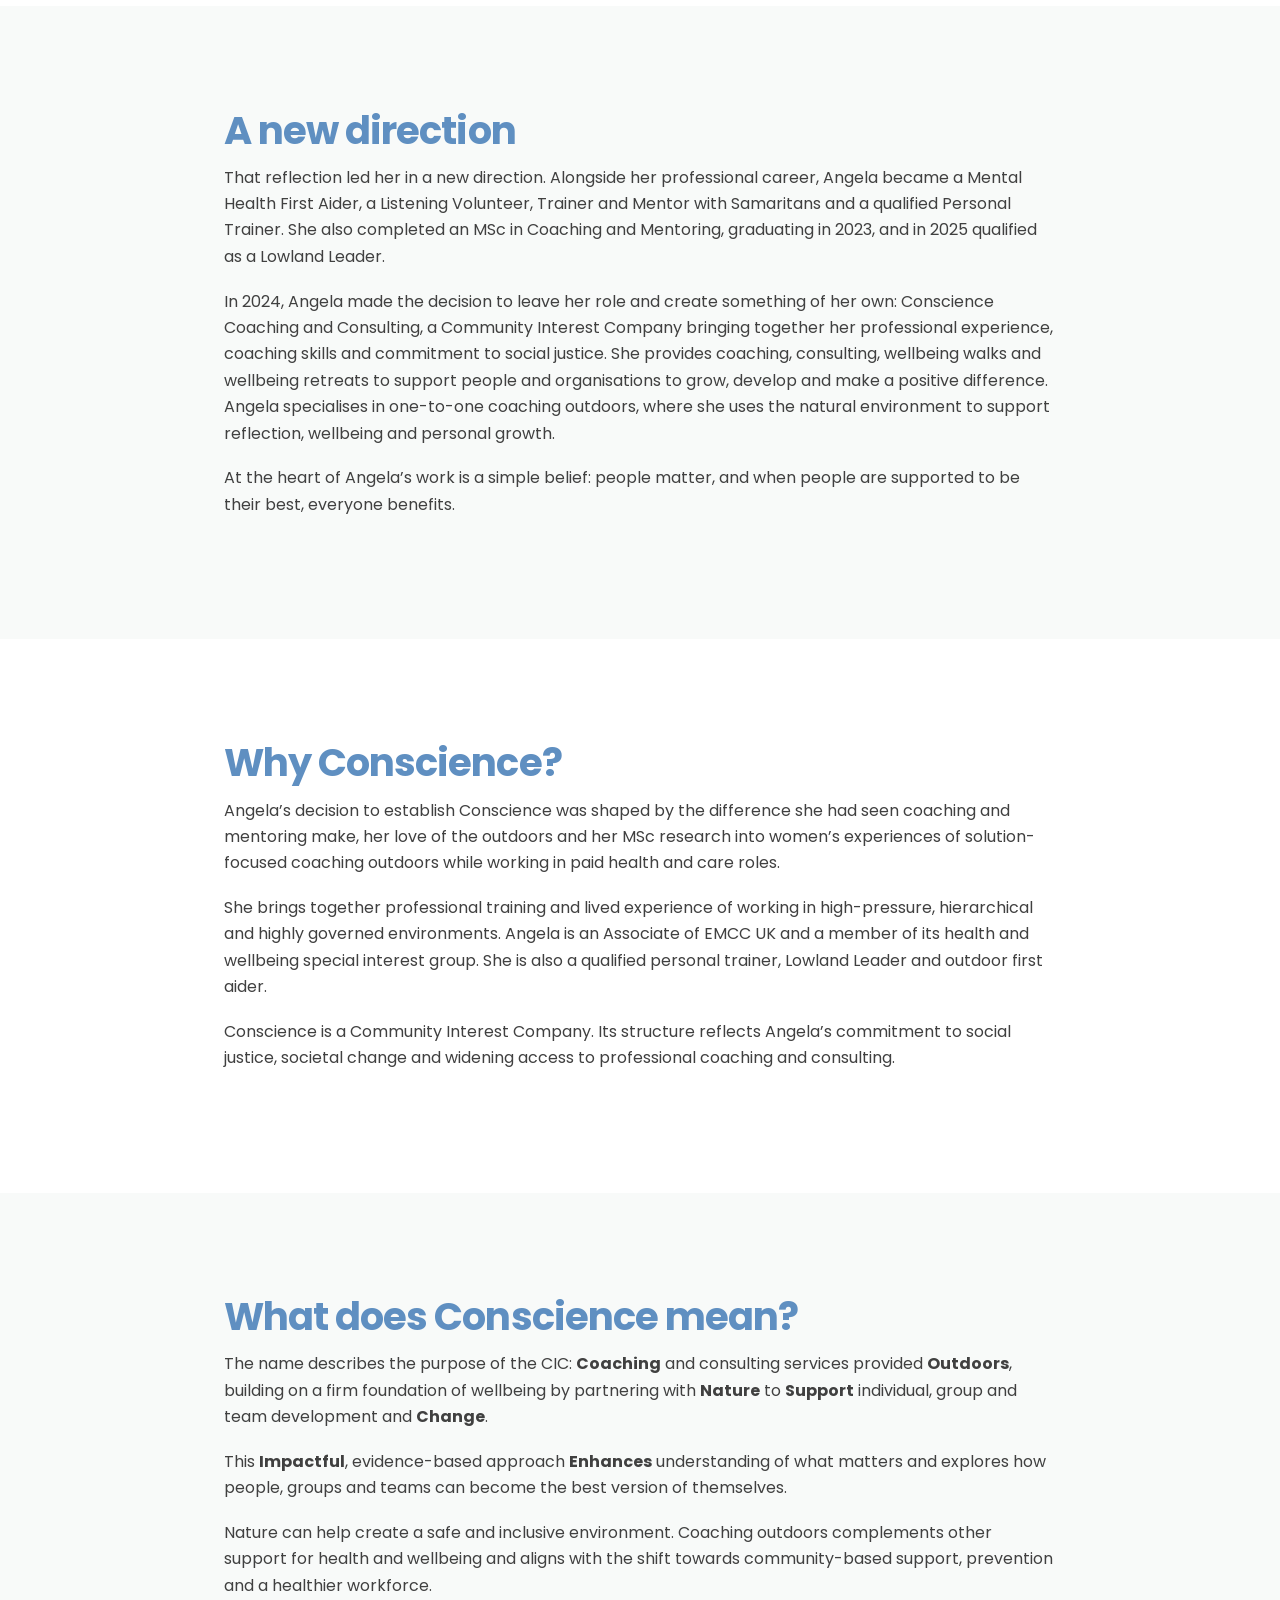
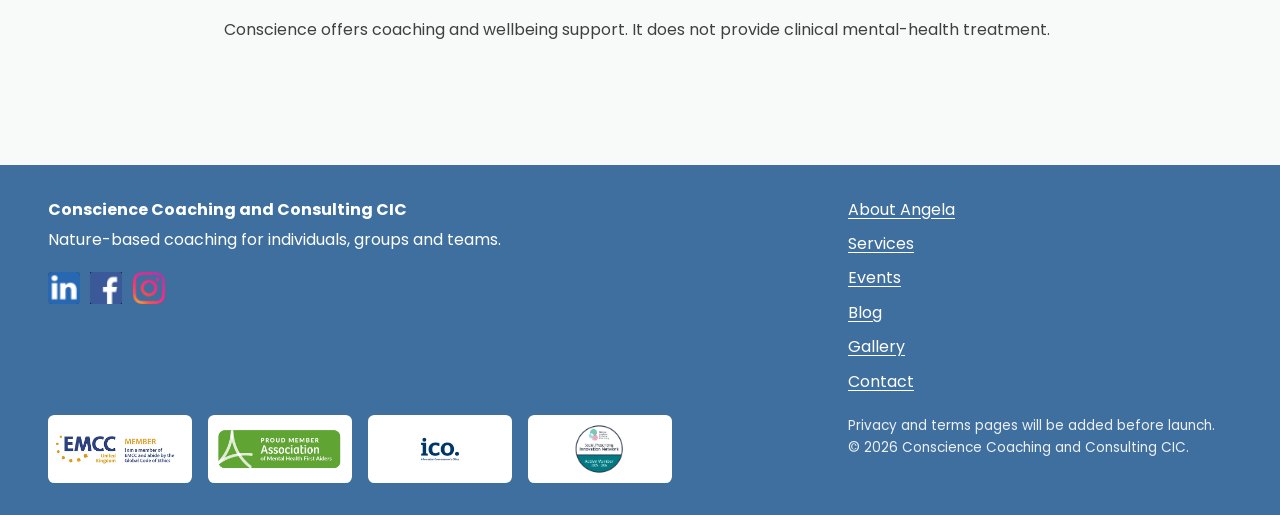
==== commit 9171f9d3: "Add Gallery to site navigation" ====
--- a/about/index.html
+++ b/about/index.html
@@ -17,7 +17,7 @@
 <header class="site-header"><div class="shell header-inner"><a class="site-logo" href="/" aria-label="Conscience Coaching and Consulting CIC home"><img src="/assets/images/conscience-logo.webp" alt="Conscience Coaching and Consulting CIC"></a>
 <button class="menu-toggle" type="button" aria-expanded="false" aria-controls="site-nav"><span class="sr-only">Open menu</span><span aria-hidden="true">Menu</span></button>
 <nav id="site-nav" class="site-nav" aria-label="Main navigation">
-  <a href="/about/">About Angela</a><a href="/services/">Services</a><a href="/events/">Events</a><a href="/blog/">Blog</a><a href="/#testimonials">Testimonials</a><a href="/contact/">Contact</a><a class="button button-small" href="/contact/">Book a session</a>
+  <a href="/about/">About Angela</a><a href="/services/">Services</a><a href="/events/">Events</a><a href="/blog/">Blog</a><a href="/gallery/">Gallery</a><a href="/contact/">Contact</a><a class="button button-small" href="/contact/">Book a session</a>
 </nav></div></header>
 <main id="main-content">
 <section class="page-hero"><div class="shell narrow"><p class="eyebrow">About Angela</p><h1>Experience, curiosity and a belief in meaningful change</h1><p class="lead">Angela Topping founded Conscience Coaching and Consulting CIC to help individuals, groups and teams understand what matters and create meaningful change.</p></div></section>
@@ -52,7 +52,7 @@
 </div></section>
 </main>
 <footer class="site-footer"><div class="shell footer-grid"><div><strong>Conscience Coaching and Consulting CIC</strong><p>Nature-based coaching for individuals, groups and teams.</p><div class="social-links"><a class="social-link social-linkedin" href="https://uk.linkedin.com/company/conscience-coaching-and-consulting" target="_blank" rel="noopener noreferrer" aria-label="Conscience Coaching and Consulting CIC on LinkedIn"><img src="/assets/images/linkedin.png" alt=""></a><a class="social-link social-facebook" href="https://www.facebook.com/profile.php?id=61566208343442" target="_blank" rel="noopener noreferrer" aria-label="Conscience Coaching and Consulting CIC on Facebook"><img src="/assets/images/facebook.png" alt=""></a><a class="social-link social-instagram" href="https://www.instagram.com/conscience_coaching_consulting/" target="_blank" rel="noopener noreferrer" aria-label="Conscience Coaching and Consulting CIC on Instagram"><img src="/assets/images/instagram.webp" alt=""></a></div></div>
-<nav aria-label="Footer navigation"><a href="/about/">About Angela</a><a href="/services/">Services</a><a href="/events/">Events</a><a href="/blog/">Blog</a><a href="/contact/">Contact</a></nav>
+<nav aria-label="Footer navigation"><a href="/about/">About Angela</a><a href="/services/">Services</a><a href="/events/">Events</a><a href="/blog/">Blog</a><a href="/gallery/">Gallery</a><a href="/contact/">Contact</a></nav>
 <div class="footer-memberships" aria-label="Professional memberships"><img src="/assets/images/emcc-uk-member.webp" alt="EMCC UK member"><img src="/assets/images/association-membership-badge-green.webp" alt="Association of Mental Health First Aiders member"><img src="/assets/images/ICO_Logo_Blue.webp" alt="Institute of Coaching"><img src="/assets/images/spin-logo.webp" alt="Social Prescribing Innovation Network"></div>
 <p class="footer-note">Privacy and terms pages will be added before launch.<br>© <span data-year></span> Conscience Coaching and Consulting CIC.</p></div></footer>
 <script src="/assets/js/main.js" defer></script>
--- a/assets/css/styles.css
+++ b/assets/css/styles.css
@@ -42,3 +42,6 @@
 .back-to-blog{margin-top:2rem;font-weight:600}
 @media(max-width:52rem){.blog-card-body{padding:1rem}.article-shell{padding-block:2rem}.article-shell>p{font-size:1rem}.article-references{padding:1rem}}
 
+/* About Angela */
+.about-profile{margin:0;border-radius:var(--radius);overflow:hidden;box-shadow:var(--shadow)}
+.about-profile img{display:block;width:100%;aspect-ratio:4/3;object-fit:cover;object-position:center}
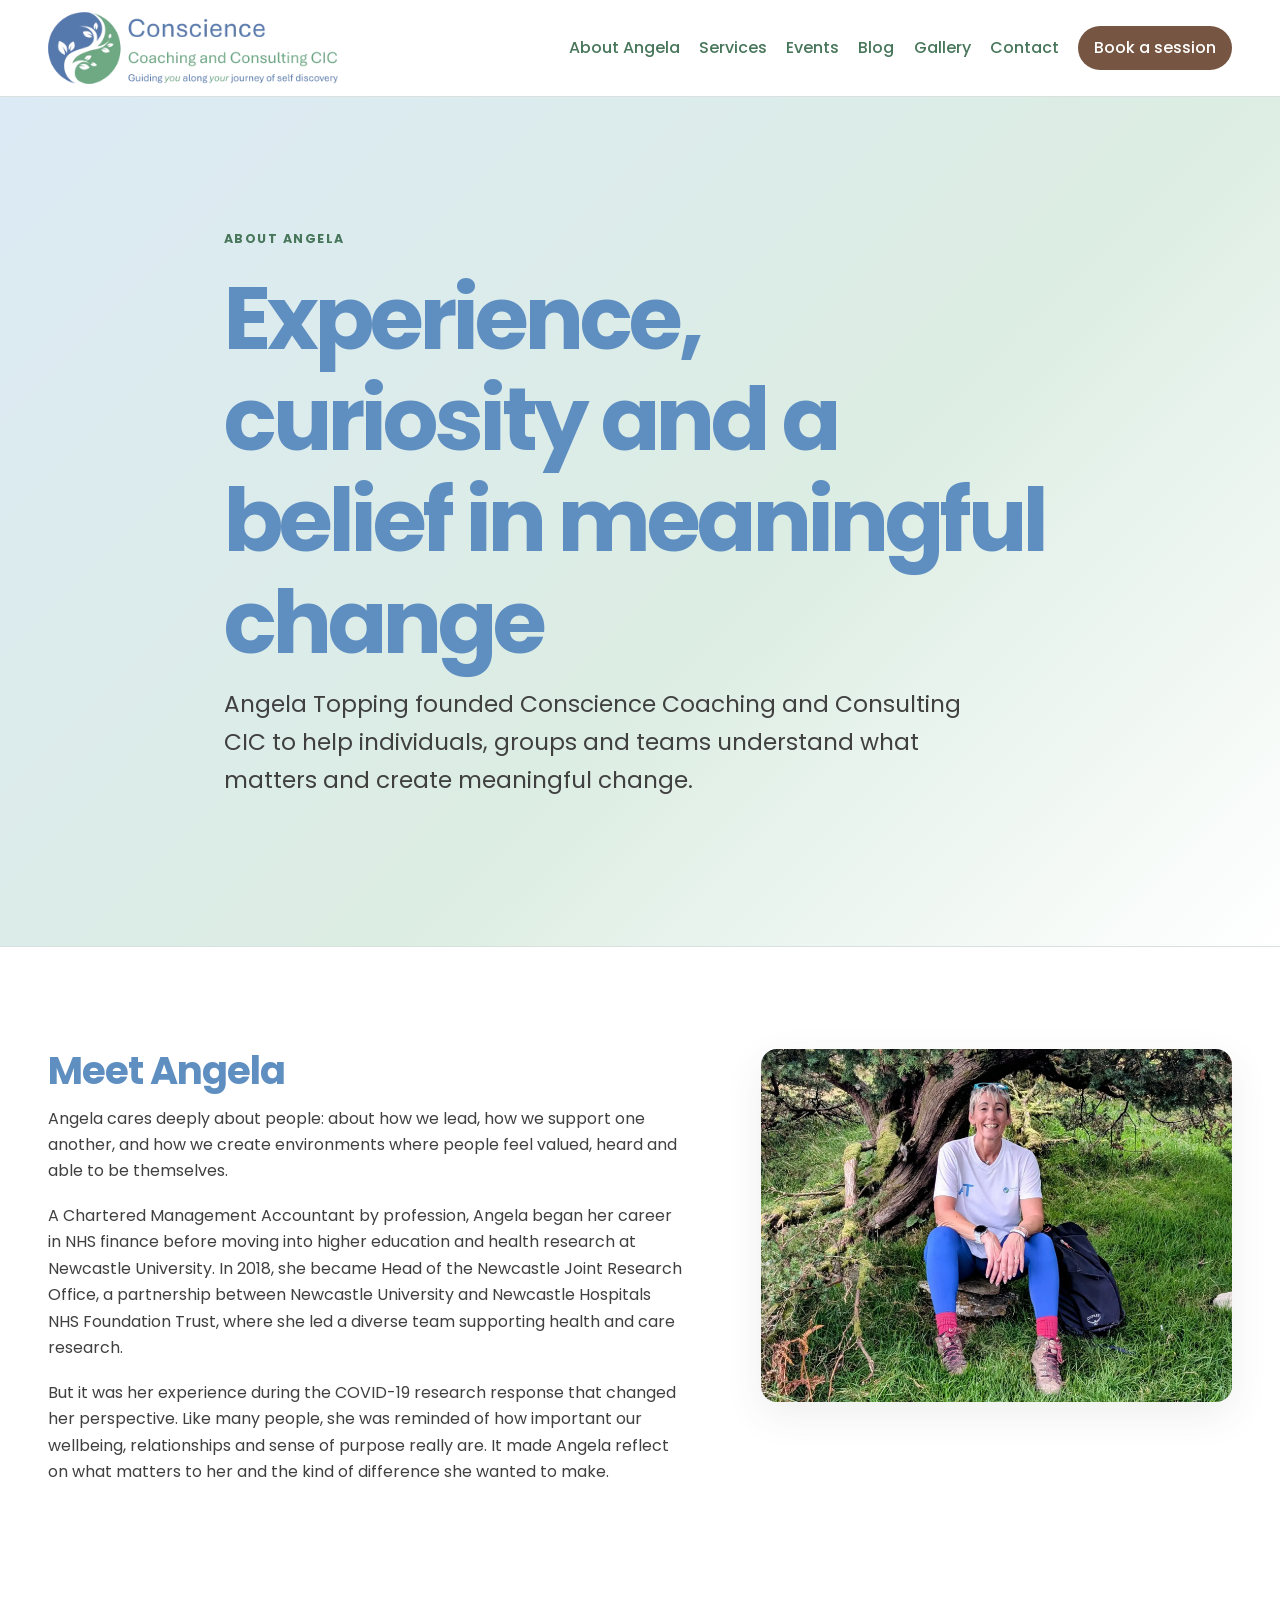
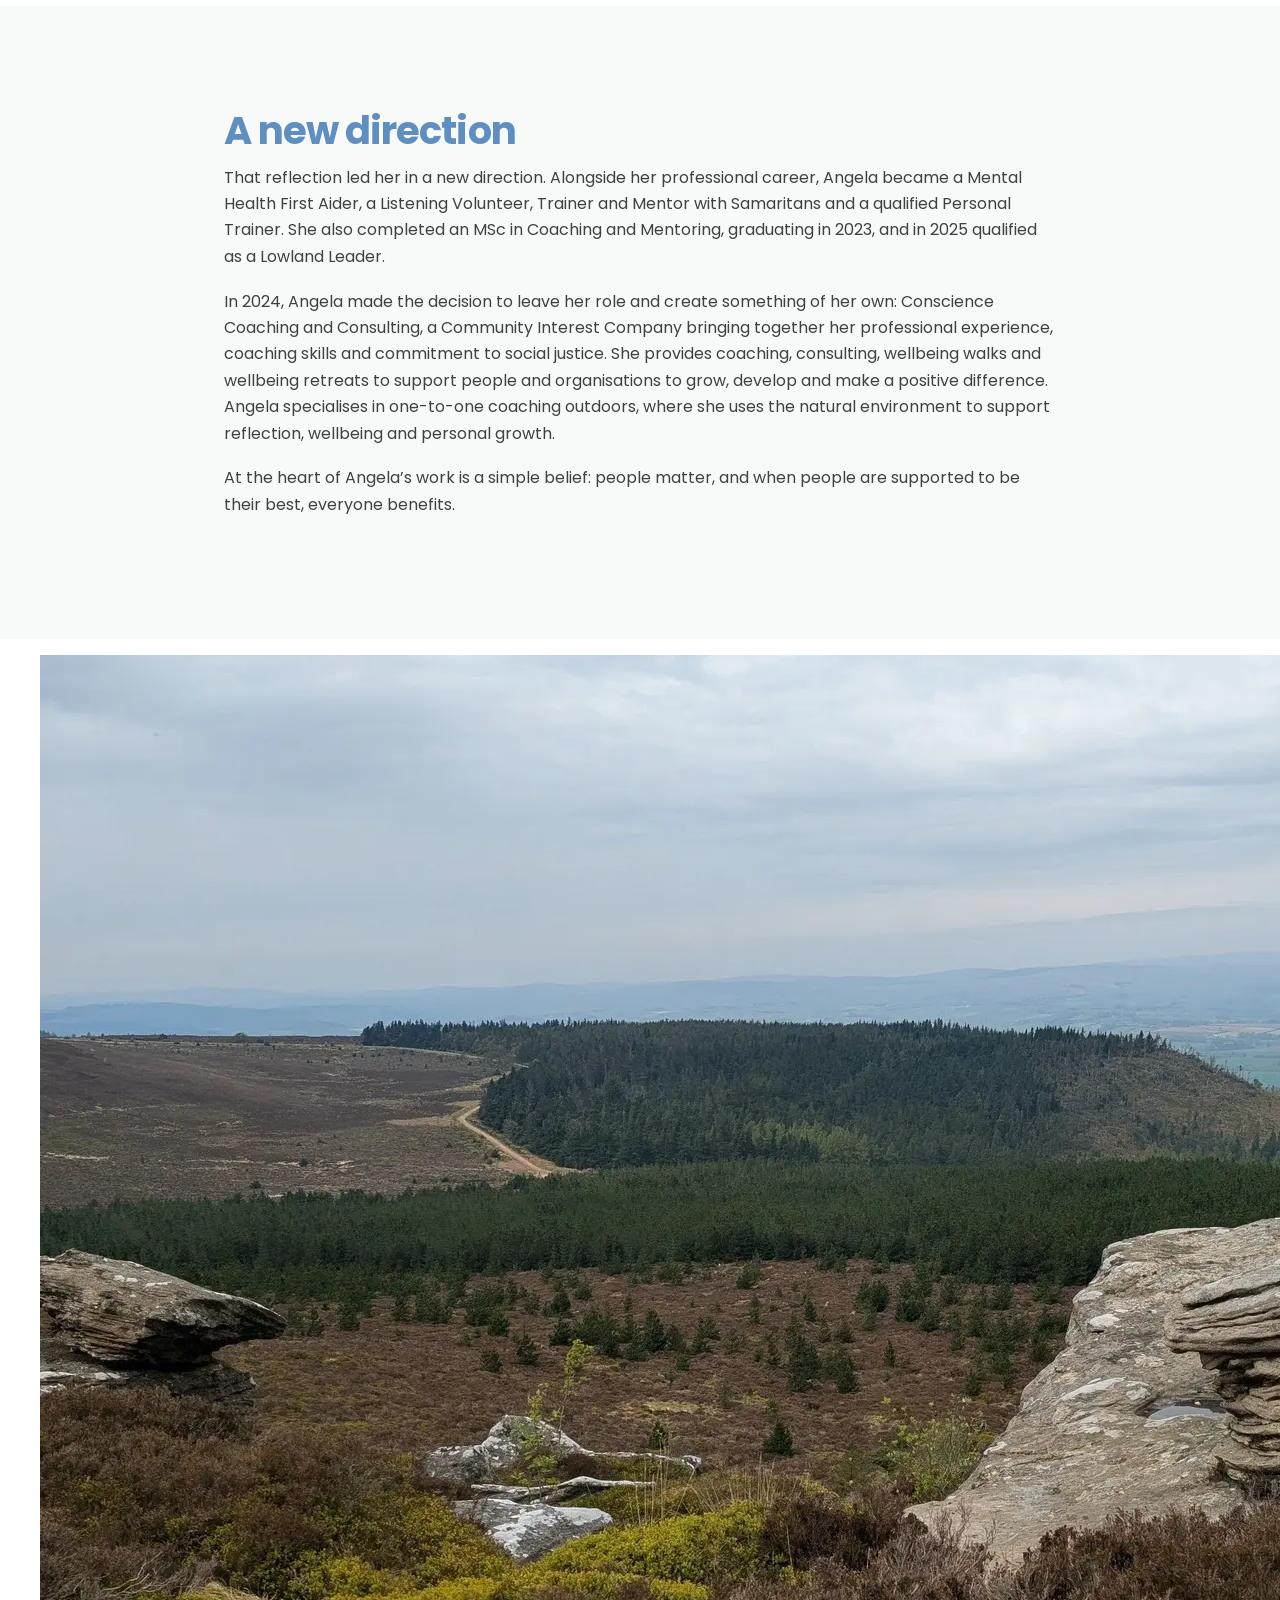
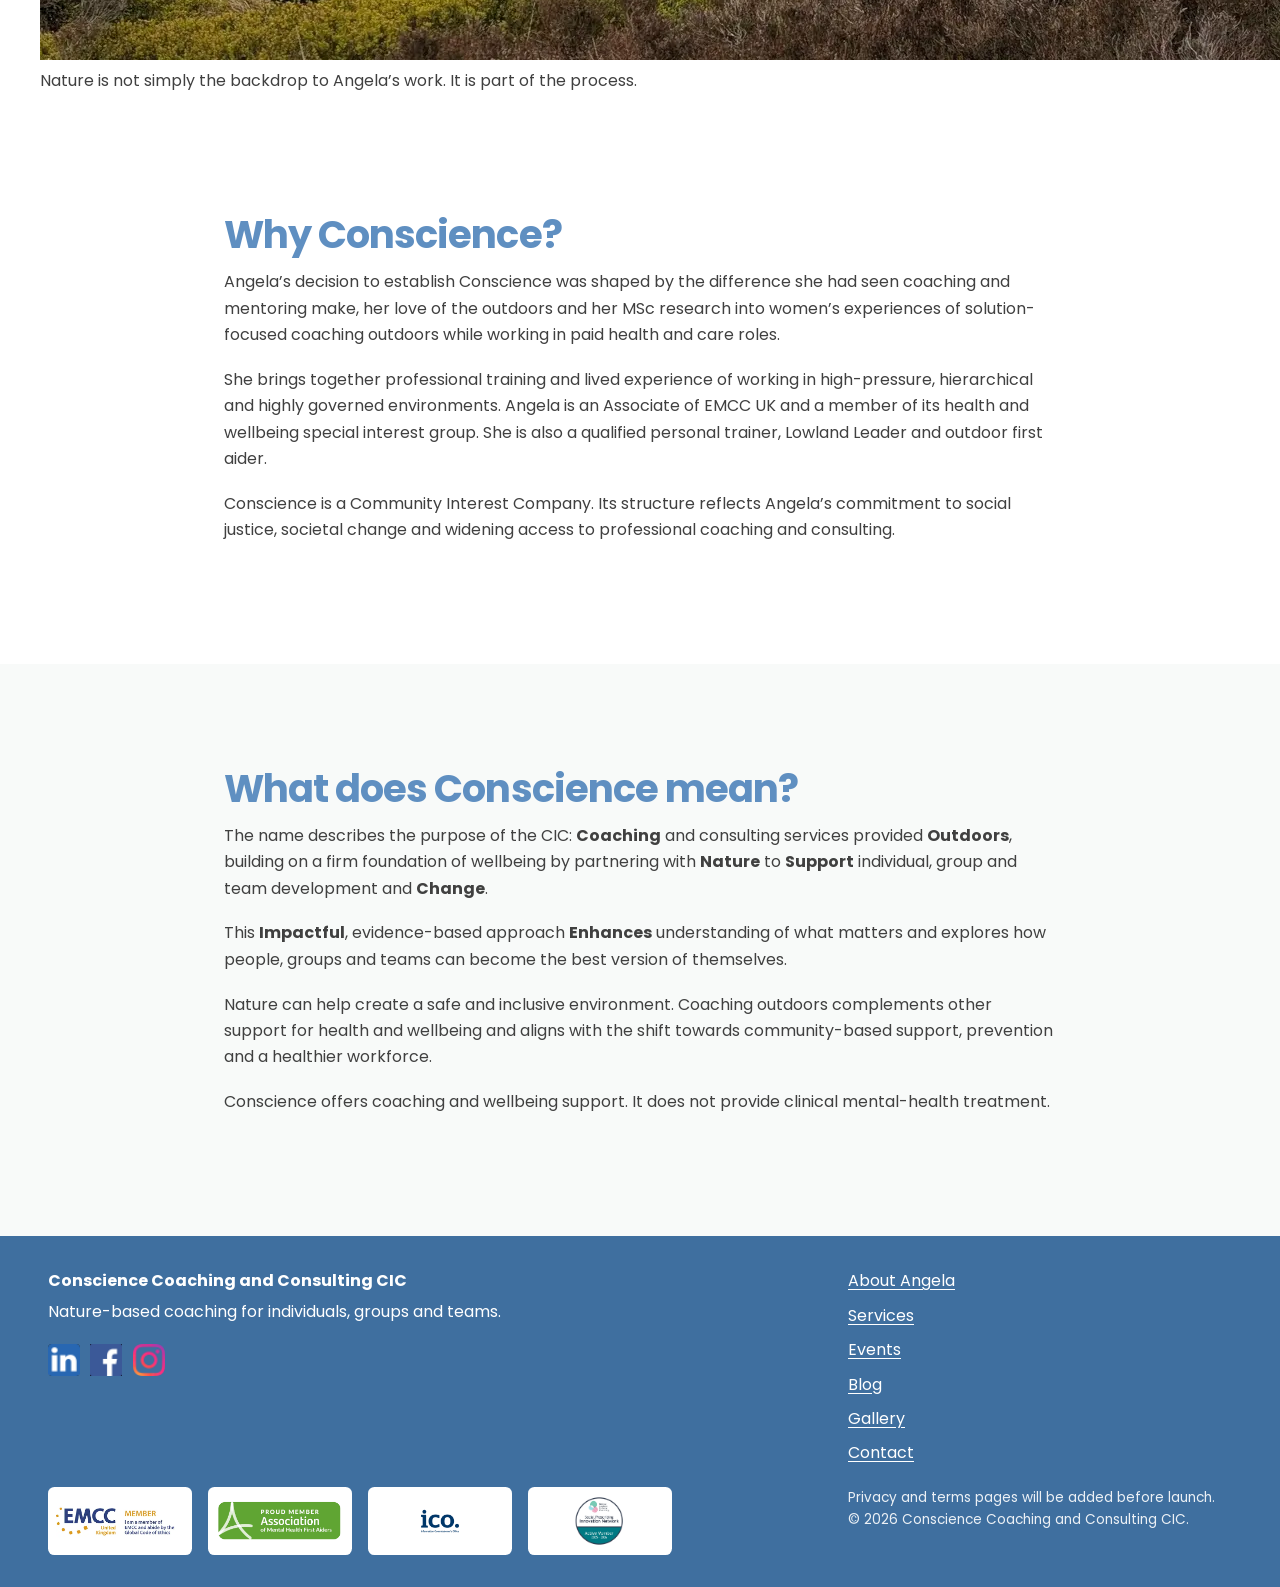
==== commit b055132a: "Place gallery photography across site pages" ====
--- a/about/index.html
+++ b/about/index.html
@@ -36,6 +36,8 @@
 <p>At the heart of Angela’s work is a simple belief: people matter, and when people are supported to be their best, everyone benefits.</p>
 </div></section>
 
+<figure class="wide-photo"><img src="/assets/images/simonside-hills.webp" alt="A wide view across the Northumberland landscape from Simonside Hills" loading="lazy"><figcaption>Nature is not simply the backdrop to Angela’s work. It is part of the process.</figcaption></figure>
+
 <section class="section"><div class="shell narrow">
 <h2>Why Conscience?</h2>
 <p>Angela’s decision to establish Conscience was shaped by the difference she had seen coaching and mentoring make, her love of the outdoors and her MSc research into women’s experiences of solution-focused coaching outdoors while working in paid health and care roles.</p>
--- a/assets/css/styles.css
+++ b/assets/css/styles.css
@@ -45,3 +45,13 @@
 /* About Angela */
 .about-profile{margin:0;border-radius:var(--radius);overflow:hidden;box-shadow:var(--shadow)}
 .about-profile img{display:block;width:100%;aspect-ratio:4/3;object-fit:cover;object-position:center}
+
+/* Gallery */
+.gallery-filter-panel{display:flex;align-items:end;justify-content:space-between;gap:1.5rem;margin-bottom:2rem}.gallery-filter-panel h2{margin:0}.gallery-filters{display:flex;flex-wrap:wrap;gap:.65rem}.gallery-filter{font:inherit;font-weight:600;color:var(--green-dark);background:#fff;border:1px solid var(--green);border-radius:999px;padding:.55rem .9rem;cursor:pointer}.gallery-filter:hover,.gallery-filter:focus-visible{background:var(--pale-green)}.gallery-filter[aria-pressed="true"]{color:#fff;background:var(--green-dark);border-color:var(--green-dark)}.gallery-grid{columns:3 18rem;column-gap:1.25rem}.gallery-item{break-inside:avoid;margin:0 0 1.25rem;overflow:hidden;border-radius:var(--radius);background:var(--soft);box-shadow:var(--shadow)}.gallery-item[hidden]{display:none}.gallery-open{display:block;width:100%;padding:0;border:0;background:transparent;color:var(--green-dark);font:inherit;text-align:left;cursor:zoom-in}.gallery-open img{display:block;width:100%;height:auto}.gallery-open span{display:block;padding:.8rem 1rem;font-size:.9rem;font-weight:600}.gallery-open:hover span{text-decoration:underline}.gallery-dialog{width:min(92vw,70rem);max-height:92vh;padding:0;border:0;border-radius:var(--radius);background:#fff;box-shadow:0 1rem 4rem rgb(0 0 0 / .3)}.gallery-dialog::backdrop{background:rgb(20 32 27 / .8)}.gallery-dialog img{display:block;width:100%;max-height:78vh;object-fit:contain;background:#17201c}.gallery-dialog p{margin:0;padding:.8rem 1rem;color:var(--green-dark);font-weight:600}.gallery-close{position:absolute;top:.75rem;right:.75rem;border:0;border-radius:999px;padding:.55rem .85rem;background:rgb(255 255 255 / .95);color:var(--ink);font:inherit;font-weight:600;cursor:pointer;box-shadow:var(--shadow)}
+@media(max-width:52rem){.gallery-filter-panel{display:block}.gallery-filter-panel h2{margin-bottom:1rem}.gallery-grid{columns:2 9rem}}
+@media(max-width:34rem){.gallery-grid{columns:1}.gallery-dialog{width:96vw}.gallery-open span{padding:.65rem .8rem}}
+
+/* Homepage gallery preview */
+.home-gallery{background:var(--pale-green)}.home-gallery .section-heading{max-width:48rem}.home-gallery-grid{display:grid;grid-template-columns:repeat(3,1fr);gap:1rem;margin:2rem 0}.home-gallery-grid img{display:block;width:100%;height:18rem;object-fit:cover;border-radius:var(--radius);box-shadow:var(--shadow)}
+@media(max-width:52rem){.home-gallery-grid{grid-template-columns:1fr 1fr}.home-gallery-grid img{height:14rem}.home-gallery-grid img:last-child{grid-column:1/-1}}
+@media(max-width:34rem){.home-gallery-grid{grid-template-columns:1fr}.home-gallery-grid img,.home-gallery-grid img:last-child{grid-column:auto;height:14rem}}
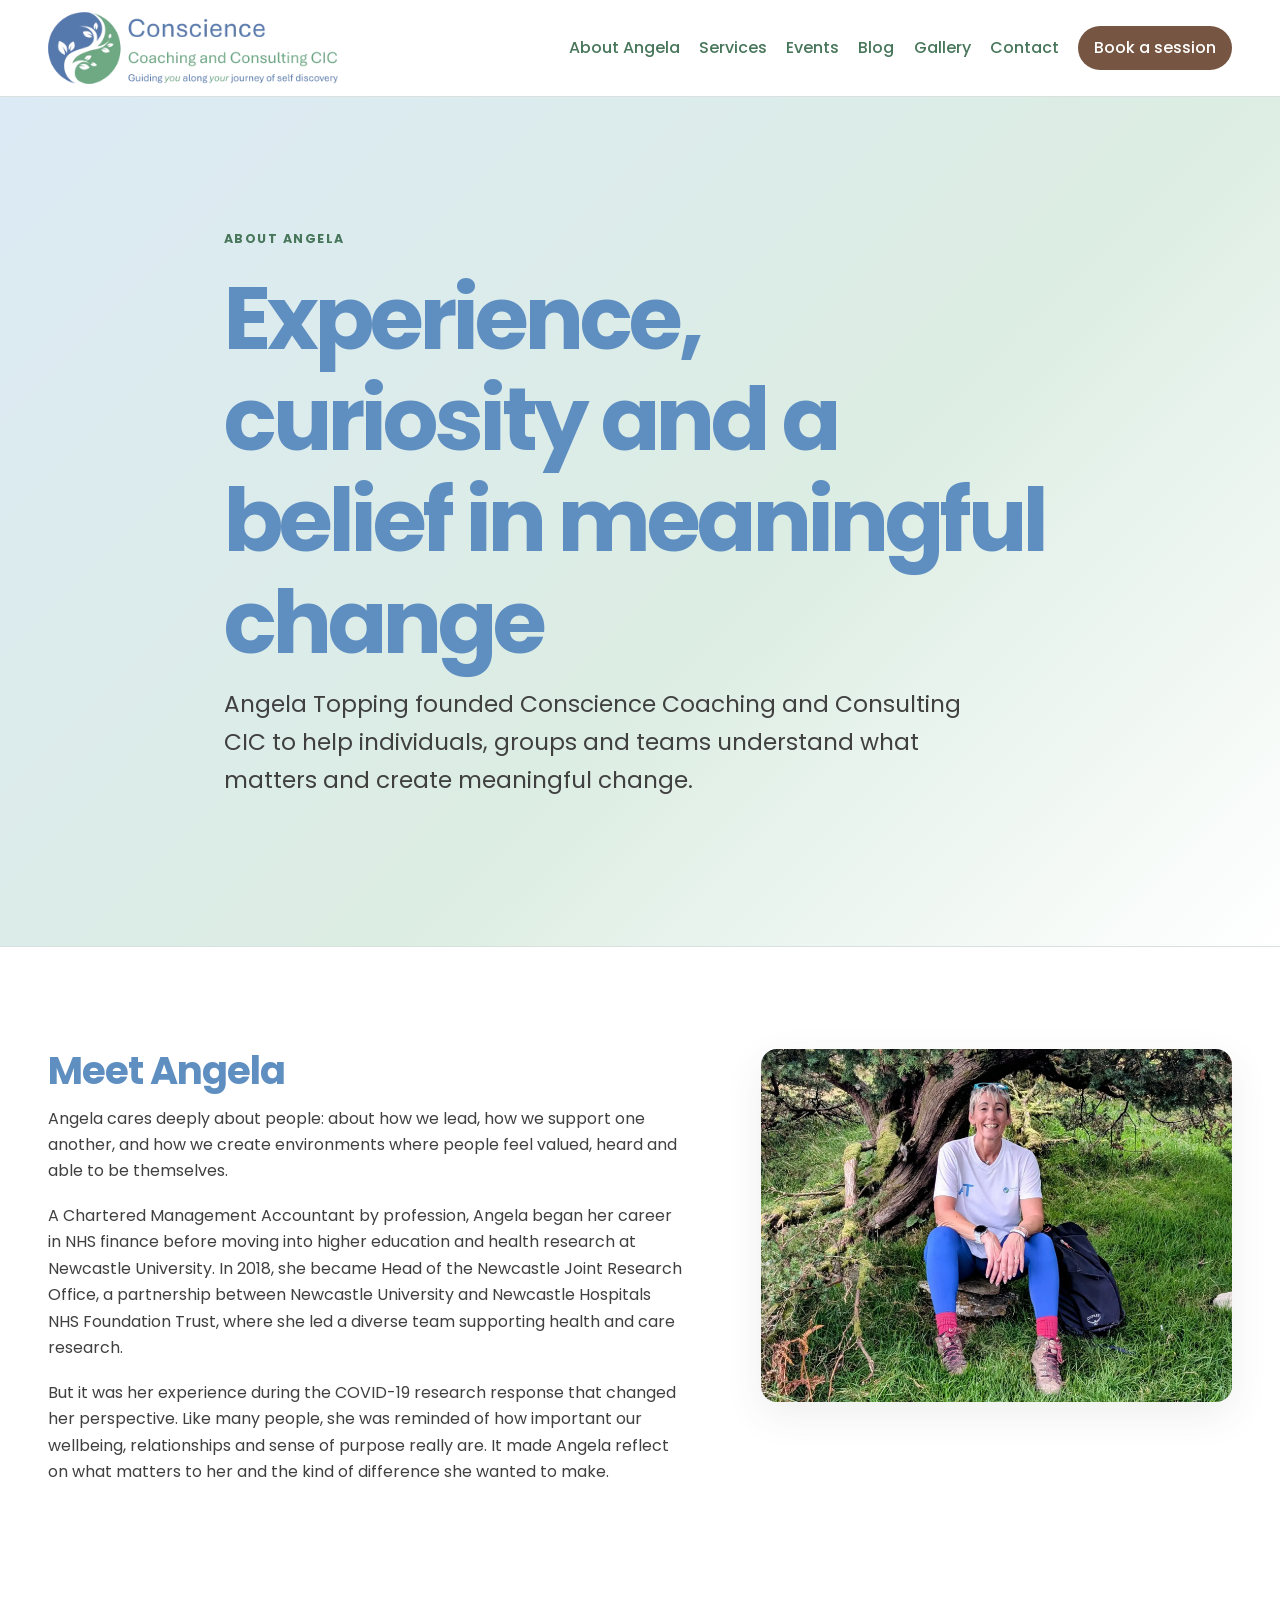
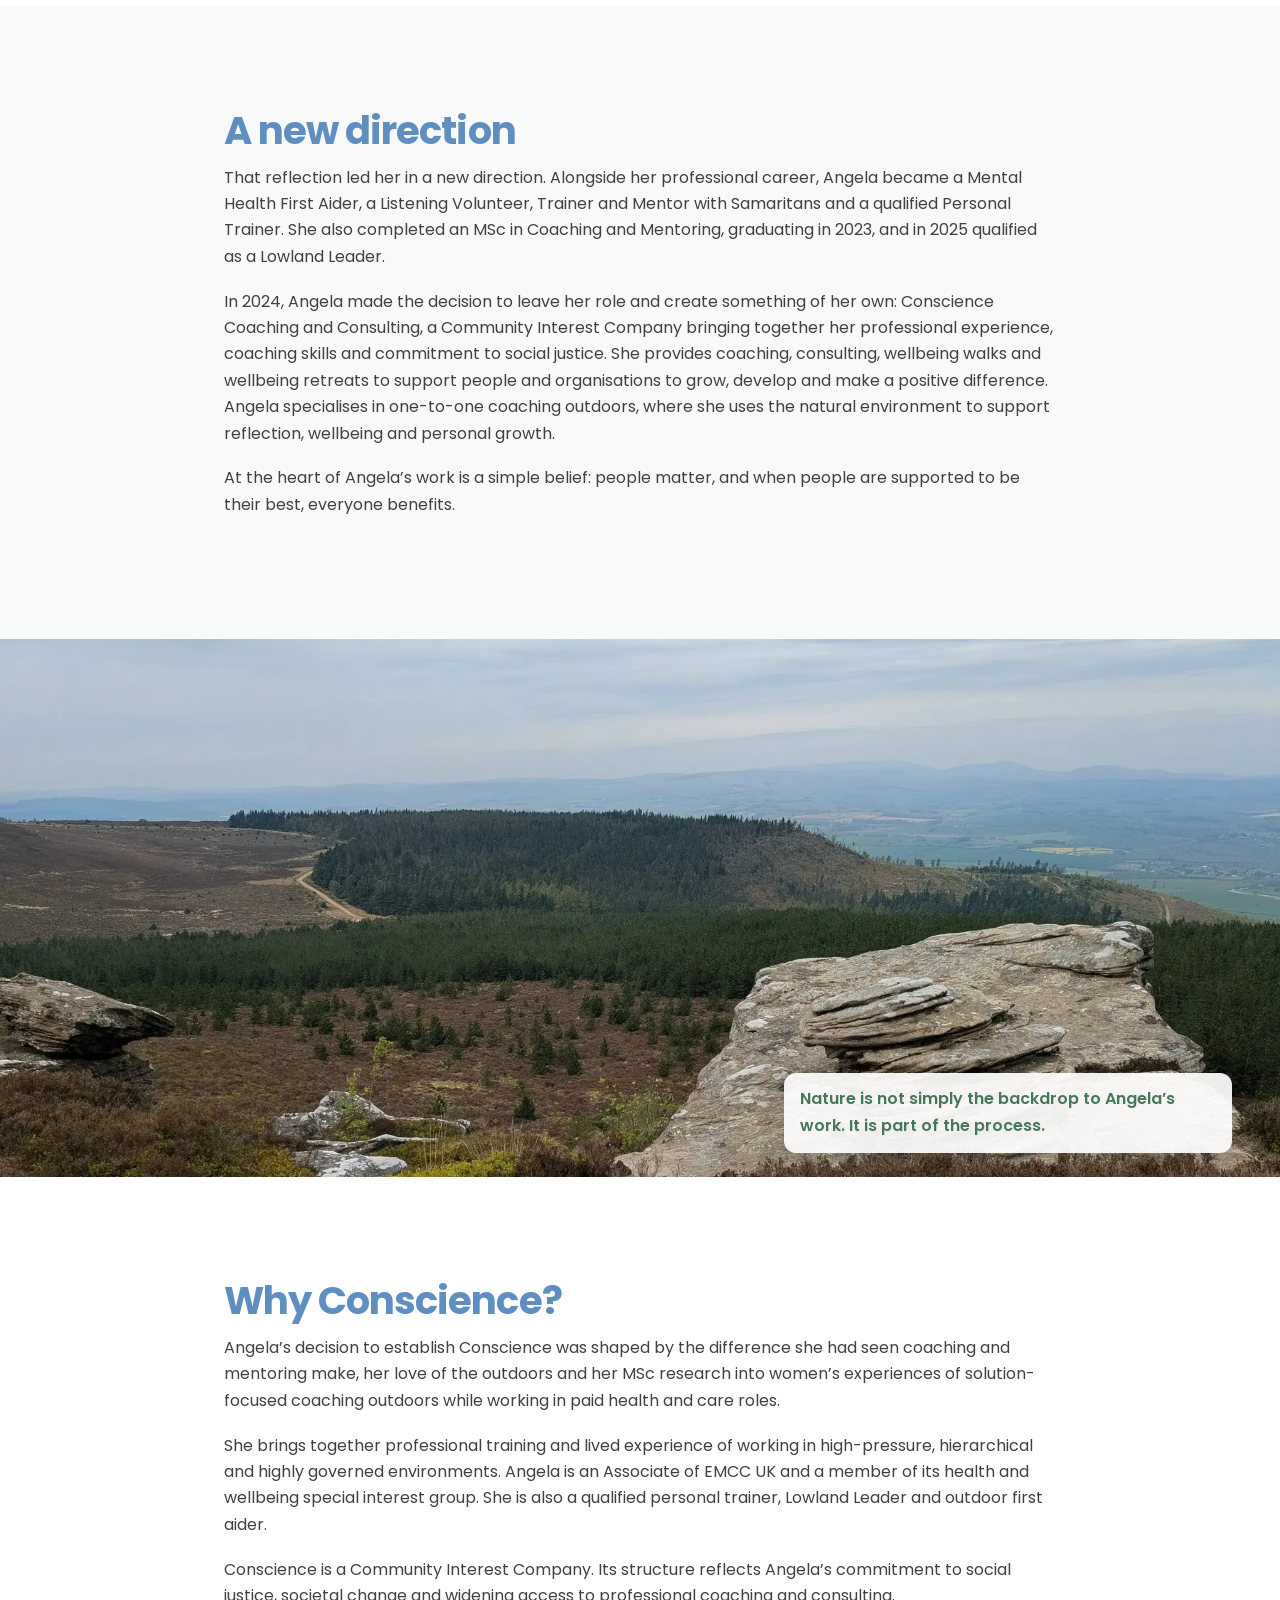
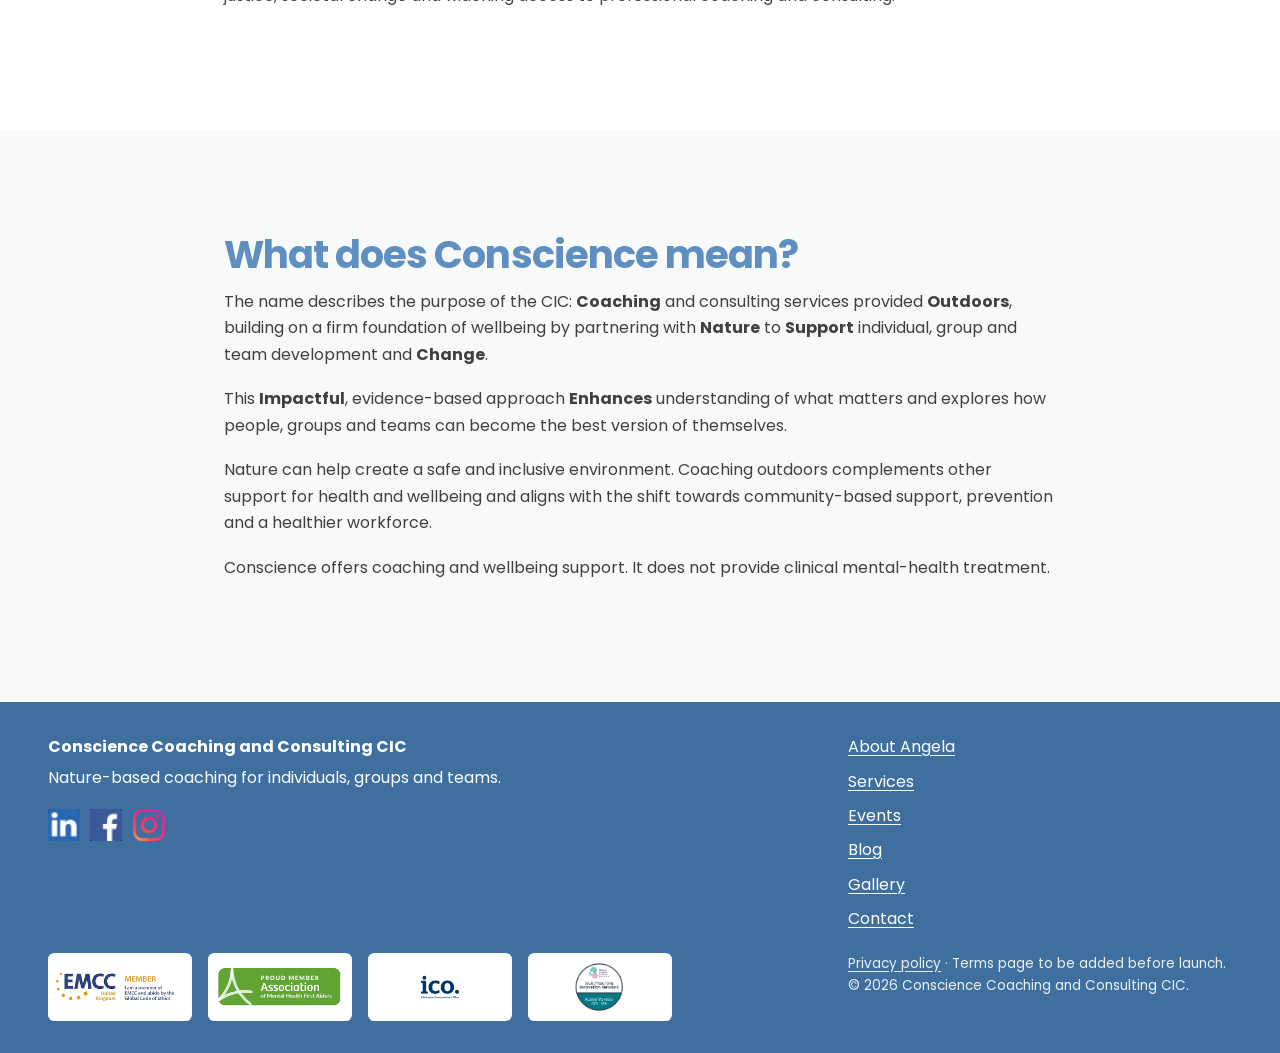
==== commit b8a9dd8d: "Link privacy policy in footer" ====
--- a/about/index.html
+++ b/about/index.html
@@ -56,7 +56,7 @@
 <footer class="site-footer"><div class="shell footer-grid"><div><strong>Conscience Coaching and Consulting CIC</strong><p>Nature-based coaching for individuals, groups and teams.</p><div class="social-links"><a class="social-link social-linkedin" href="https://uk.linkedin.com/company/conscience-coaching-and-consulting" target="_blank" rel="noopener noreferrer" aria-label="Conscience Coaching and Consulting CIC on LinkedIn"><img src="/assets/images/linkedin.png" alt=""></a><a class="social-link social-facebook" href="https://www.facebook.com/profile.php?id=61566208343442" target="_blank" rel="noopener noreferrer" aria-label="Conscience Coaching and Consulting CIC on Facebook"><img src="/assets/images/facebook.png" alt=""></a><a class="social-link social-instagram" href="https://www.instagram.com/conscience_coaching_consulting/" target="_blank" rel="noopener noreferrer" aria-label="Conscience Coaching and Consulting CIC on Instagram"><img src="/assets/images/instagram.webp" alt=""></a></div></div>
 <nav aria-label="Footer navigation"><a href="/about/">About Angela</a><a href="/services/">Services</a><a href="/events/">Events</a><a href="/blog/">Blog</a><a href="/gallery/">Gallery</a><a href="/contact/">Contact</a></nav>
 <div class="footer-memberships" aria-label="Professional memberships"><img src="/assets/images/emcc-uk-member.webp" alt="EMCC UK member"><img src="/assets/images/association-membership-badge-green.webp" alt="Association of Mental Health First Aiders member"><img src="/assets/images/ICO_Logo_Blue.webp" alt="Institute of Coaching"><img src="/assets/images/spin-logo.webp" alt="Social Prescribing Innovation Network"></div>
-<p class="footer-note">Privacy and terms pages will be added before launch.<br>© <span data-year></span> Conscience Coaching and Consulting CIC.</p></div></footer>
+<p class="footer-note"><a href="/privacy-policy/">Privacy policy</a> · Terms page to be added before launch.<br>© <span data-year></span> Conscience Coaching and Consulting CIC.</p></div></footer>
 <script src="/assets/js/main.js" defer></script>
 </body>
 </html>
--- a/assets/css/styles.css
+++ b/assets/css/styles.css
@@ -55,3 +55,8 @@
 .home-gallery{background:var(--pale-green)}.home-gallery .section-heading{max-width:48rem}.home-gallery-grid{display:grid;grid-template-columns:repeat(3,1fr);gap:1rem;margin:2rem 0}.home-gallery-grid img{display:block;width:100%;height:18rem;object-fit:cover;border-radius:var(--radius);box-shadow:var(--shadow)}
 @media(max-width:52rem){.home-gallery-grid{grid-template-columns:1fr 1fr}.home-gallery-grid img{height:14rem}.home-gallery-grid img:last-child{grid-column:1/-1}}
 @media(max-width:34rem){.home-gallery-grid{grid-template-columns:1fr}.home-gallery-grid img,.home-gallery-grid img:last-child{grid-column:auto;height:14rem}}
+
+/* Editorial photography */
+.photo-break{padding:0 0 clamp(3.5rem,8vw,7rem)}.photo-break-soft{padding:clamp(2rem,5vw,4rem) 0;background:var(--pale-green)}.photo-pair{display:grid;grid-template-columns:repeat(2,minmax(0,1fr));gap:1.25rem}.photo-pair figure{margin:0;overflow:hidden;border-radius:var(--radius);background:#fff;box-shadow:var(--shadow)}.photo-pair img{display:block;width:100%;height:22rem;object-fit:cover}.photo-pair figcaption{padding:.85rem 1rem;color:var(--green-dark);font-size:.9rem;font-weight:600}.photo-triptych{display:grid;grid-template-columns:1.2fr 1fr 1fr;gap:1rem}.photo-triptych img{display:block;width:100%;height:20rem;object-fit:cover;border-radius:var(--radius);box-shadow:var(--shadow)}.wide-photo{position:relative;margin:0;overflow:hidden}.wide-photo img{display:block;width:100%;height:clamp(20rem,42vw,34rem);object-fit:cover}.wide-photo figcaption{position:absolute;right:max(1rem,calc((100% - var(--max))/2));bottom:1.5rem;max-width:min(28rem,calc(100% - 2rem));margin-left:1rem;padding:.85rem 1rem;border-radius:.75rem;background:rgb(255 255 255 / .92);color:var(--green-dark);font-weight:600;box-shadow:var(--shadow)}.contact-photo{margin:1.75rem 0;overflow:hidden;border-radius:var(--radius);box-shadow:var(--shadow)}.contact-photo img{display:block;width:100%;height:18rem;object-fit:cover}
+@media(max-width:52rem){.photo-pair{grid-template-columns:1fr}.photo-pair img{height:18rem}.photo-triptych{grid-template-columns:1fr 1fr}.photo-triptych img{height:15rem}.photo-triptych img:first-child{grid-column:1/-1}.wide-photo figcaption{bottom:1rem}.contact-photo img{height:15rem}}
+@media(max-width:34rem){.photo-triptych{grid-template-columns:1fr}.photo-triptych img,.photo-triptych img:first-child{grid-column:auto;height:14rem}.wide-photo img{height:20rem}.wide-photo figcaption{font-size:.82rem}}
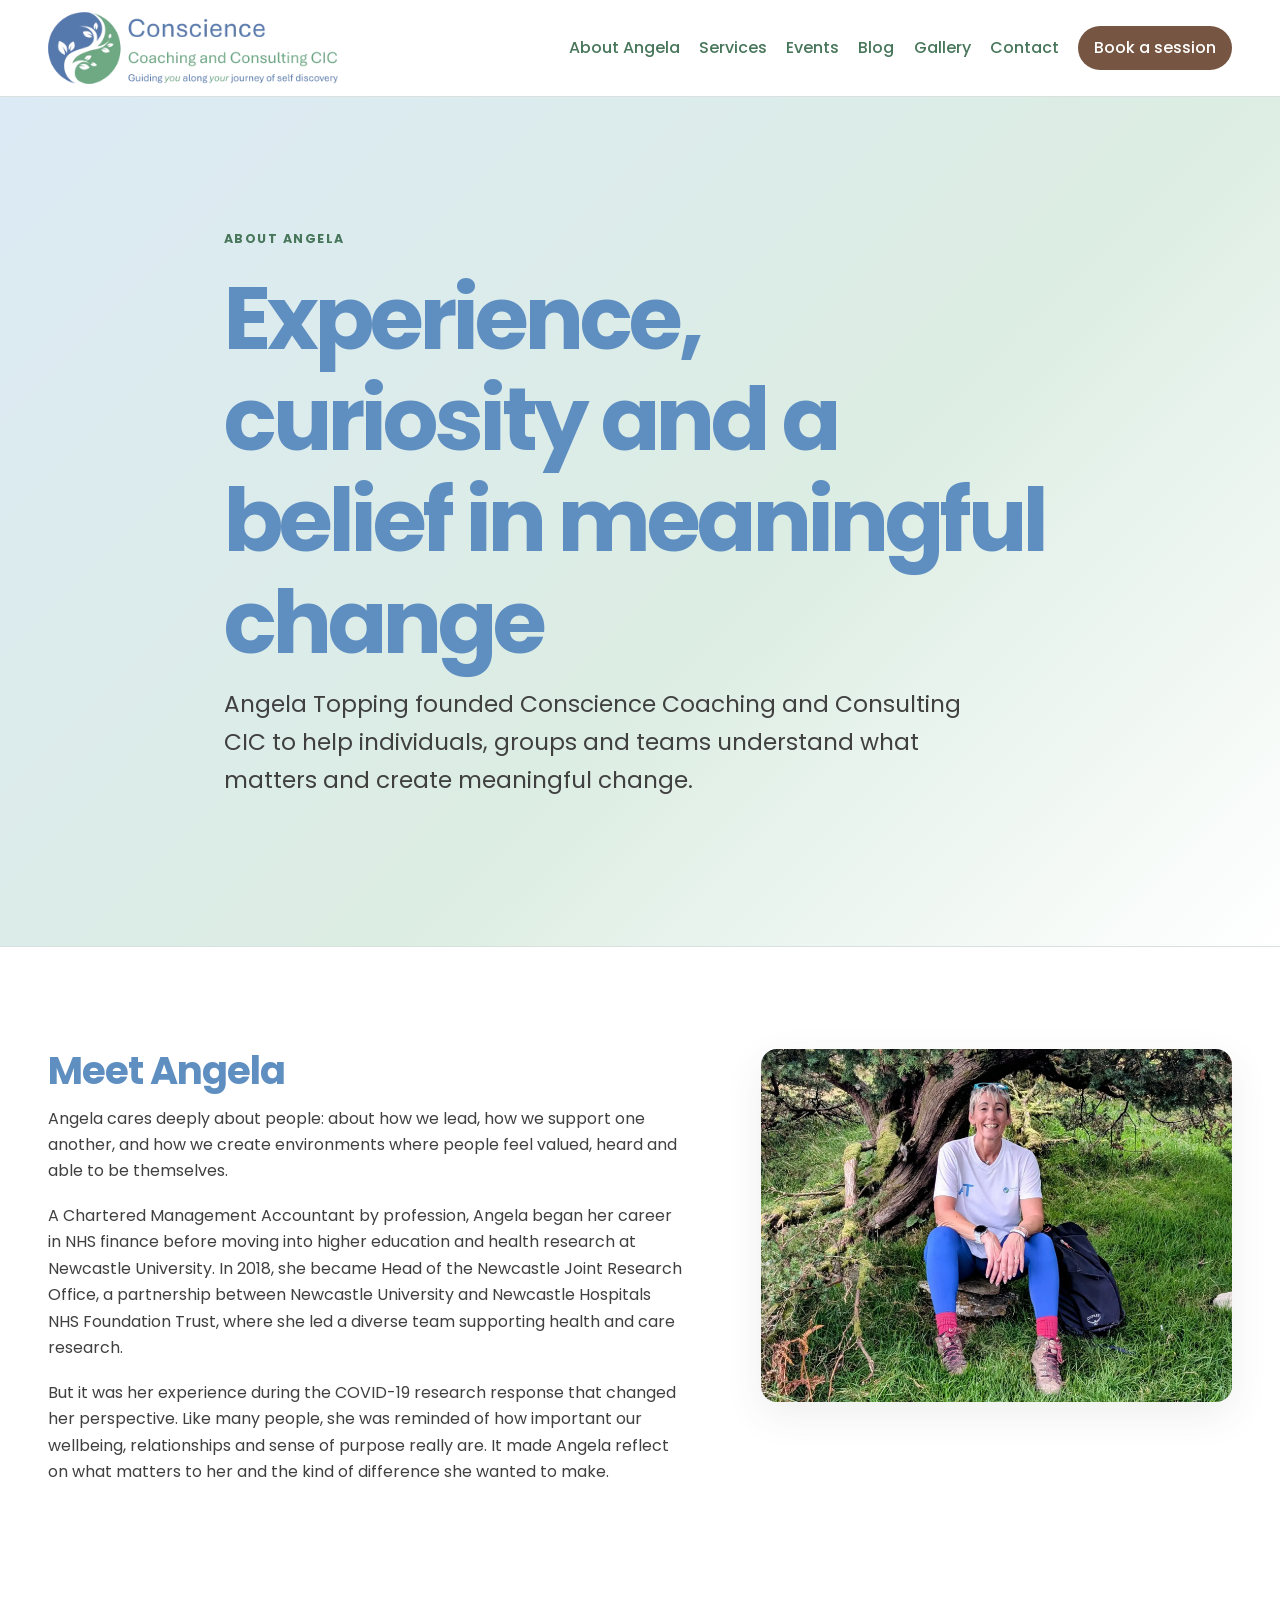
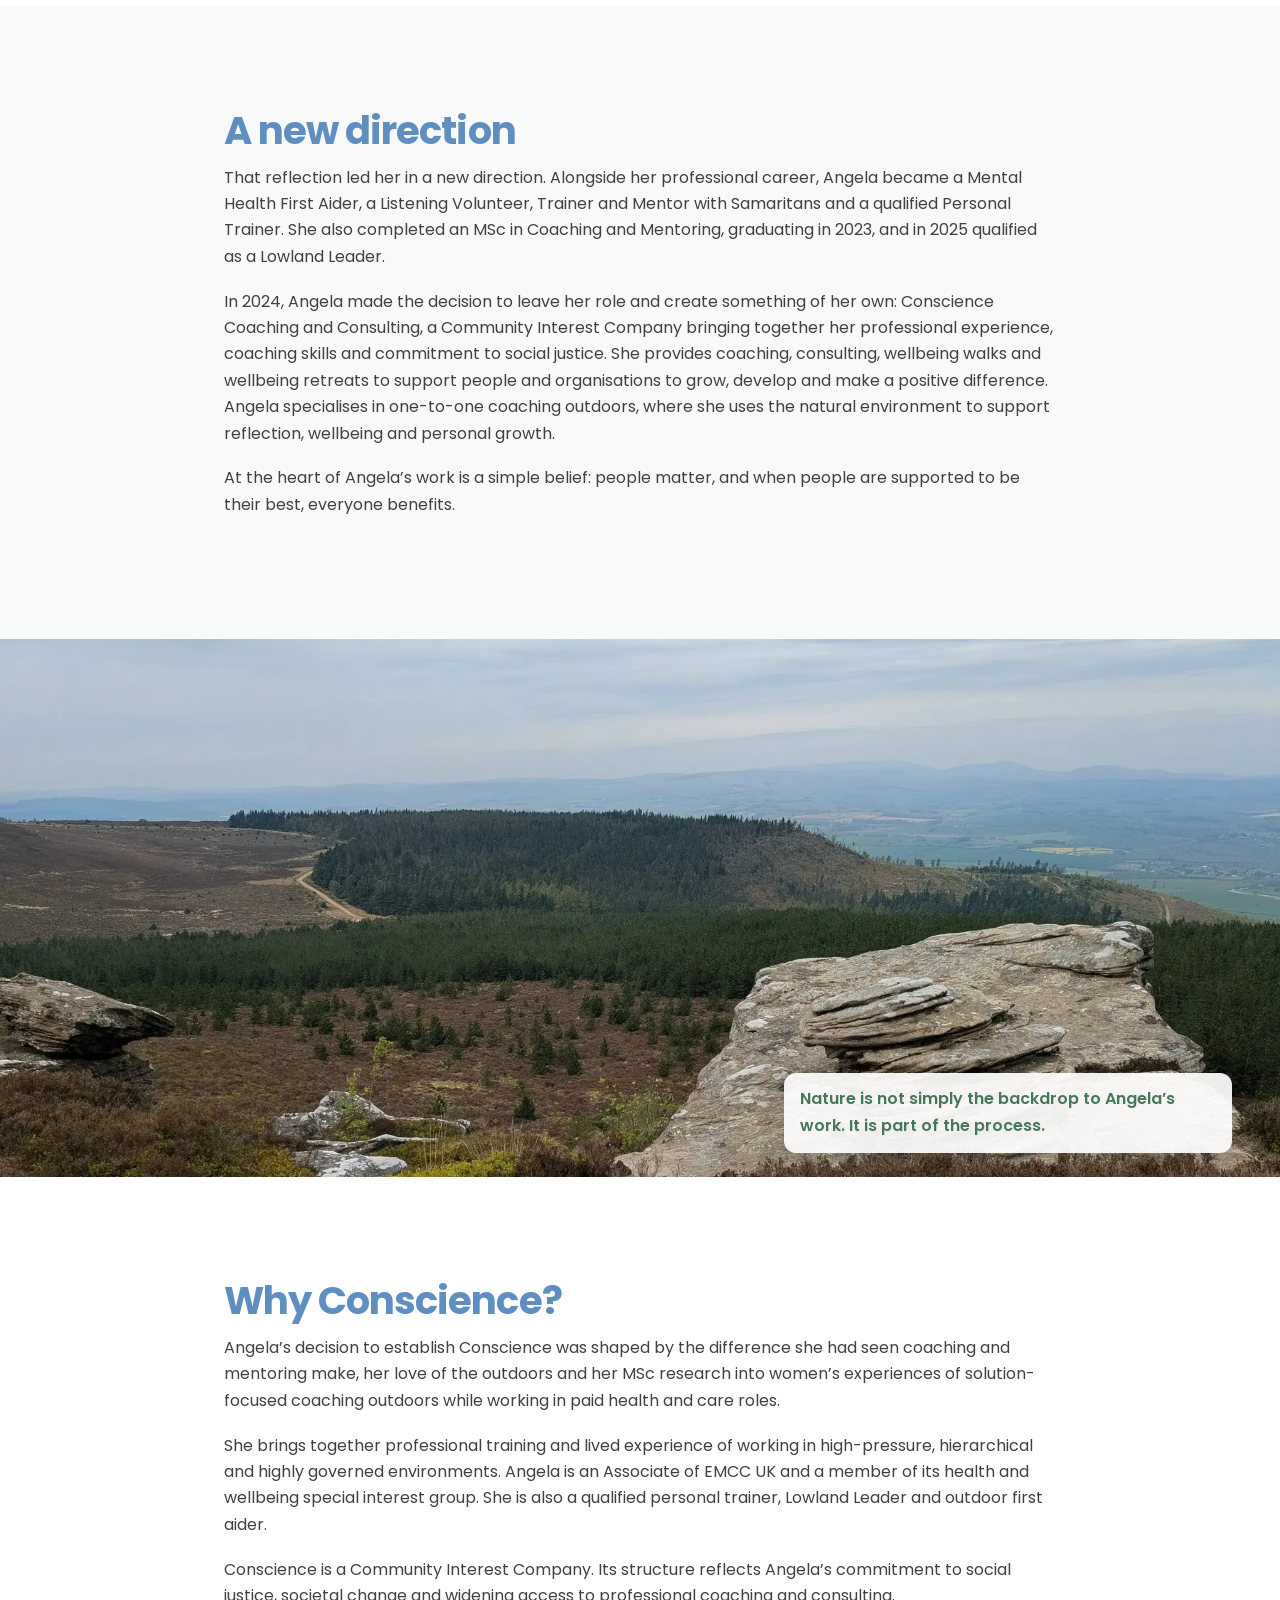
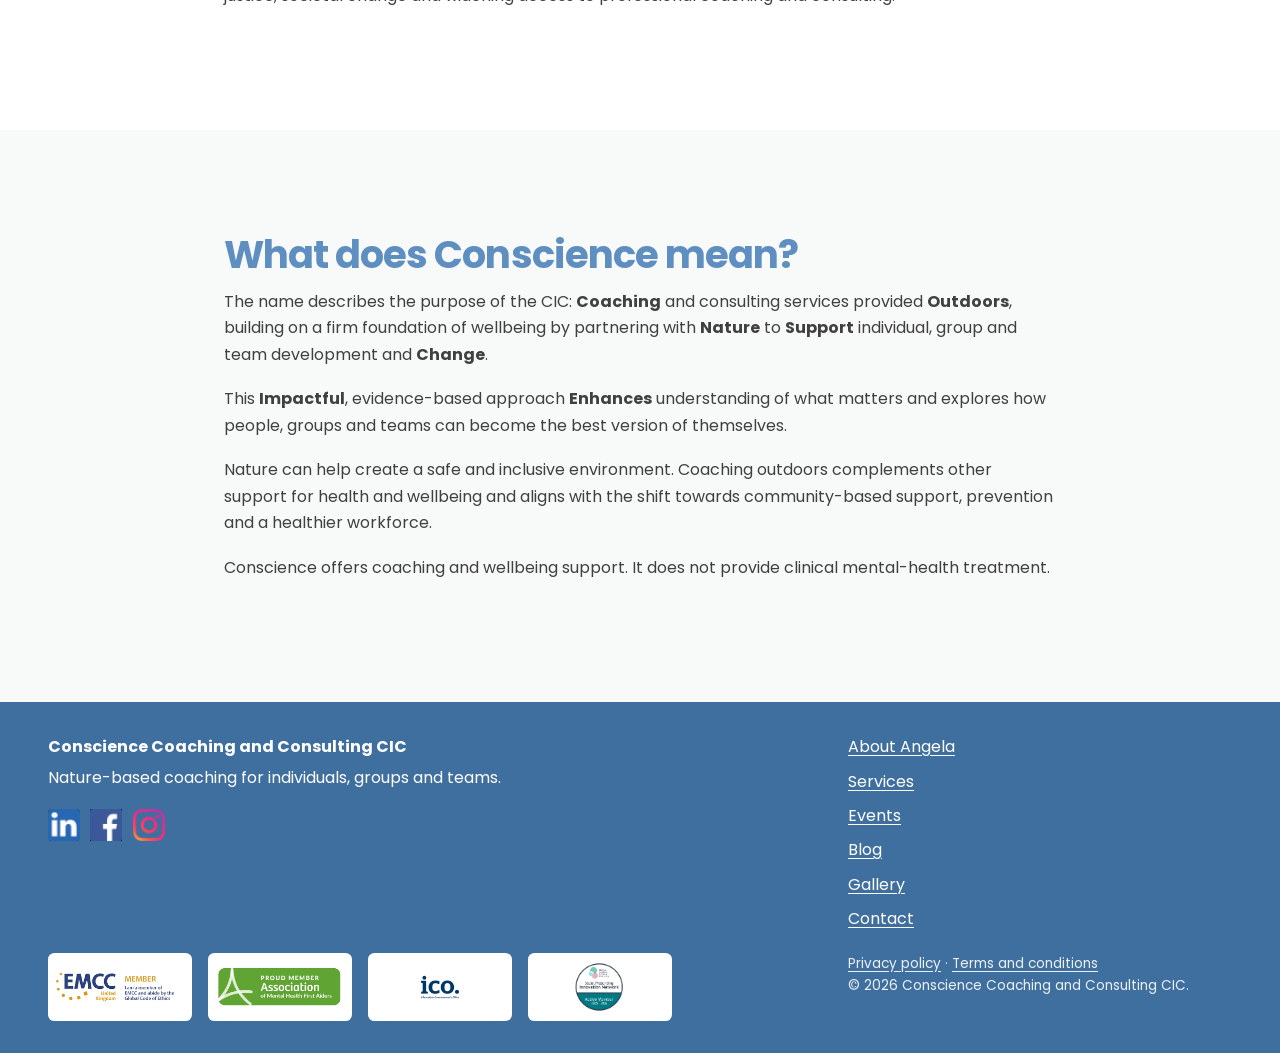
==== commit e4db51c4: "Link terms and conditions in footer" ====
--- a/about/index.html
+++ b/about/index.html
@@ -56,7 +56,7 @@
 <footer class="site-footer"><div class="shell footer-grid"><div><strong>Conscience Coaching and Consulting CIC</strong><p>Nature-based coaching for individuals, groups and teams.</p><div class="social-links"><a class="social-link social-linkedin" href="https://uk.linkedin.com/company/conscience-coaching-and-consulting" target="_blank" rel="noopener noreferrer" aria-label="Conscience Coaching and Consulting CIC on LinkedIn"><img src="/assets/images/linkedin.png" alt=""></a><a class="social-link social-facebook" href="https://www.facebook.com/profile.php?id=61566208343442" target="_blank" rel="noopener noreferrer" aria-label="Conscience Coaching and Consulting CIC on Facebook"><img src="/assets/images/facebook.png" alt=""></a><a class="social-link social-instagram" href="https://www.instagram.com/conscience_coaching_consulting/" target="_blank" rel="noopener noreferrer" aria-label="Conscience Coaching and Consulting CIC on Instagram"><img src="/assets/images/instagram.webp" alt=""></a></div></div>
 <nav aria-label="Footer navigation"><a href="/about/">About Angela</a><a href="/services/">Services</a><a href="/events/">Events</a><a href="/blog/">Blog</a><a href="/gallery/">Gallery</a><a href="/contact/">Contact</a></nav>
 <div class="footer-memberships" aria-label="Professional memberships"><img src="/assets/images/emcc-uk-member.webp" alt="EMCC UK member"><img src="/assets/images/association-membership-badge-green.webp" alt="Association of Mental Health First Aiders member"><img src="/assets/images/ICO_Logo_Blue.webp" alt="Institute of Coaching"><img src="/assets/images/spin-logo.webp" alt="Social Prescribing Innovation Network"></div>
-<p class="footer-note"><a href="/privacy-policy/">Privacy policy</a> · Terms page to be added before launch.<br>© <span data-year></span> Conscience Coaching and Consulting CIC.</p></div></footer>
+<p class="footer-note"><a href="/privacy-policy/">Privacy policy</a> · <a href="/terms-and-conditions/">Terms and conditions</a><br>© <span data-year></span> Conscience Coaching and Consulting CIC.</p></div></footer>
 <script src="/assets/js/main.js" defer></script>
 </body>
 </html>
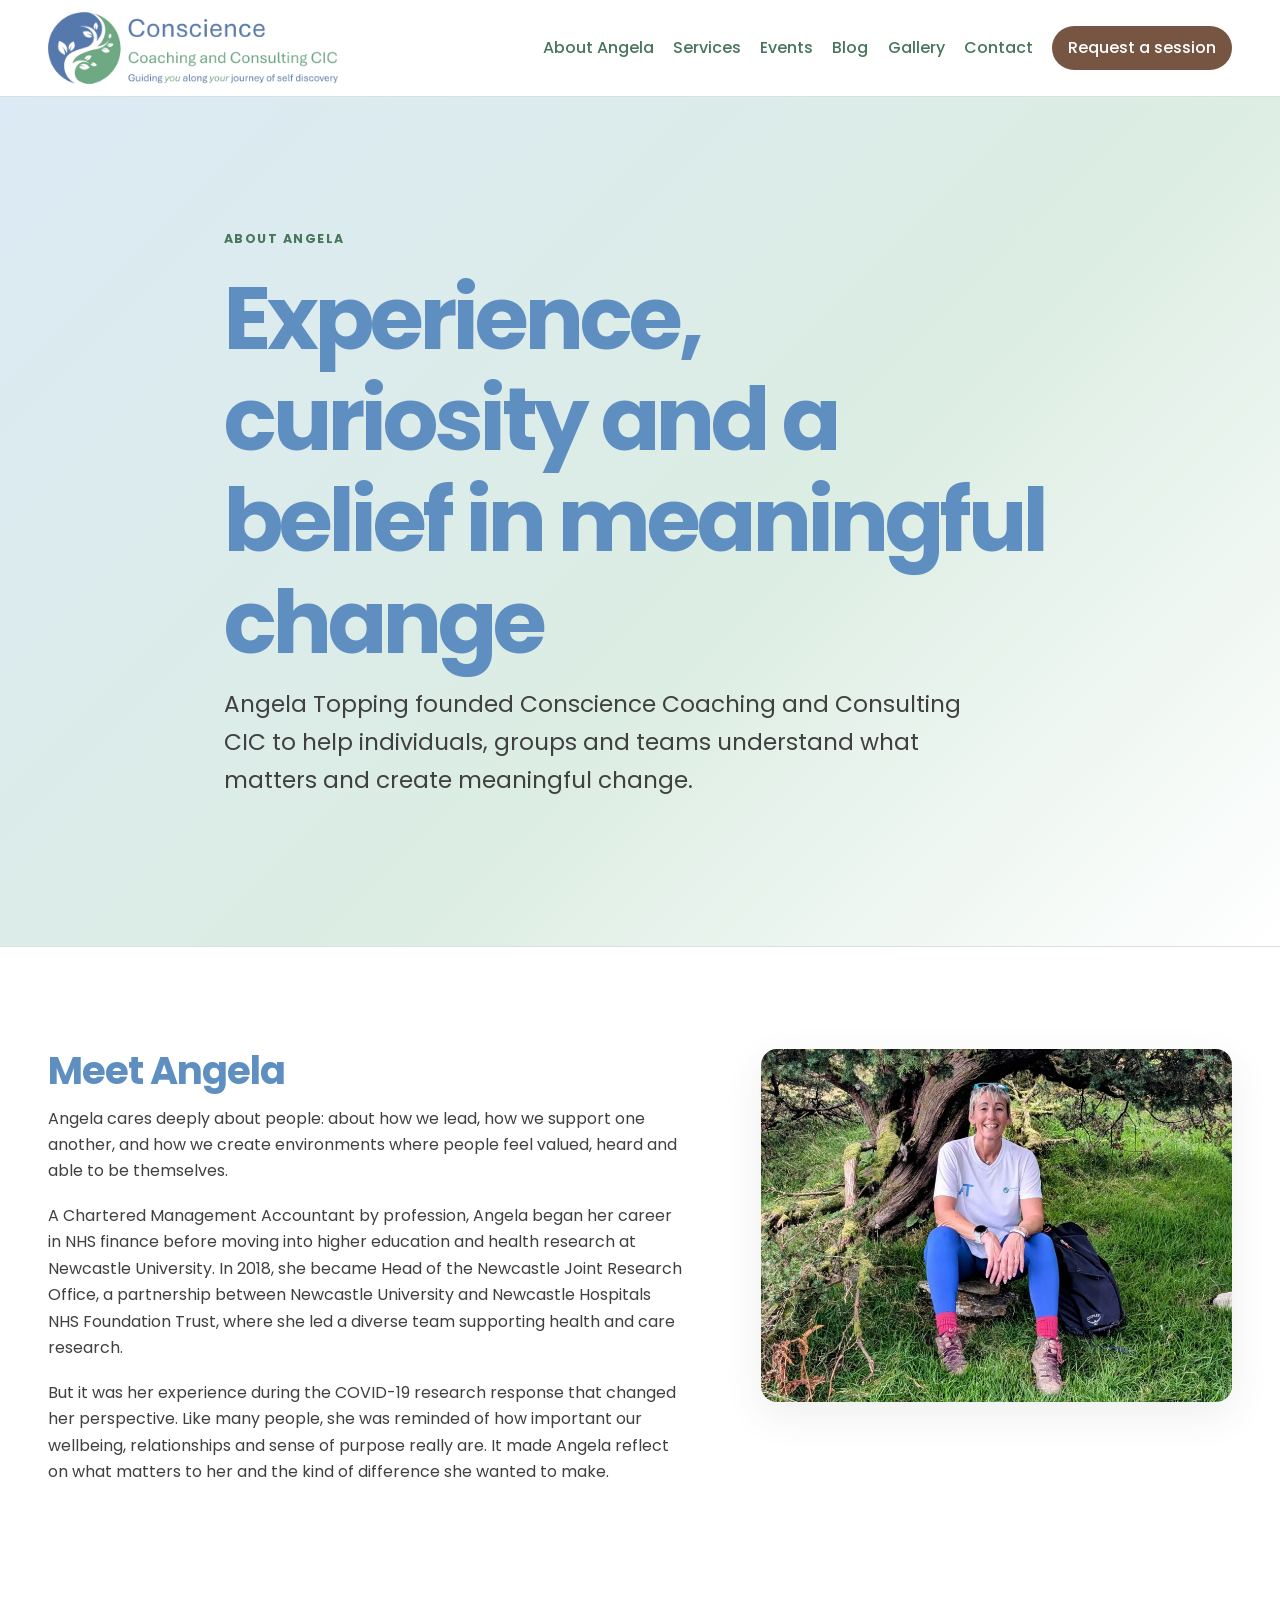
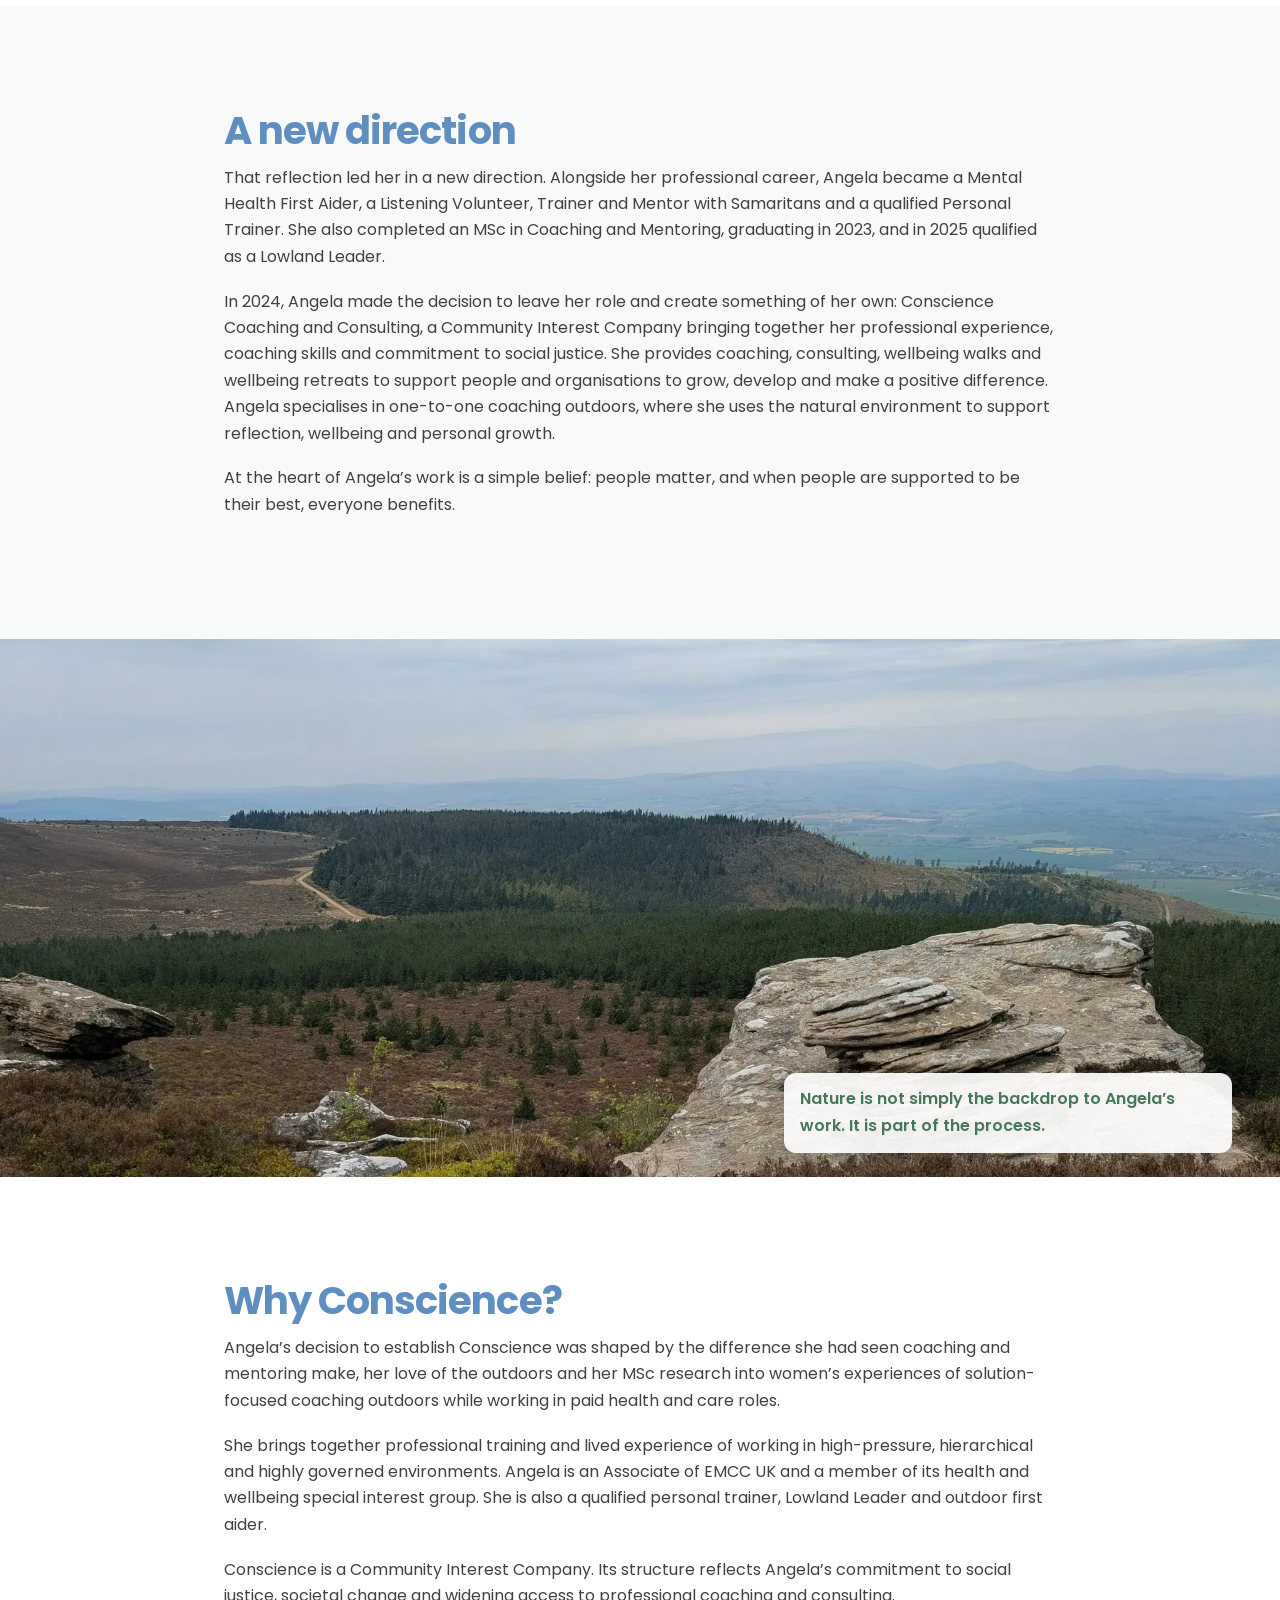
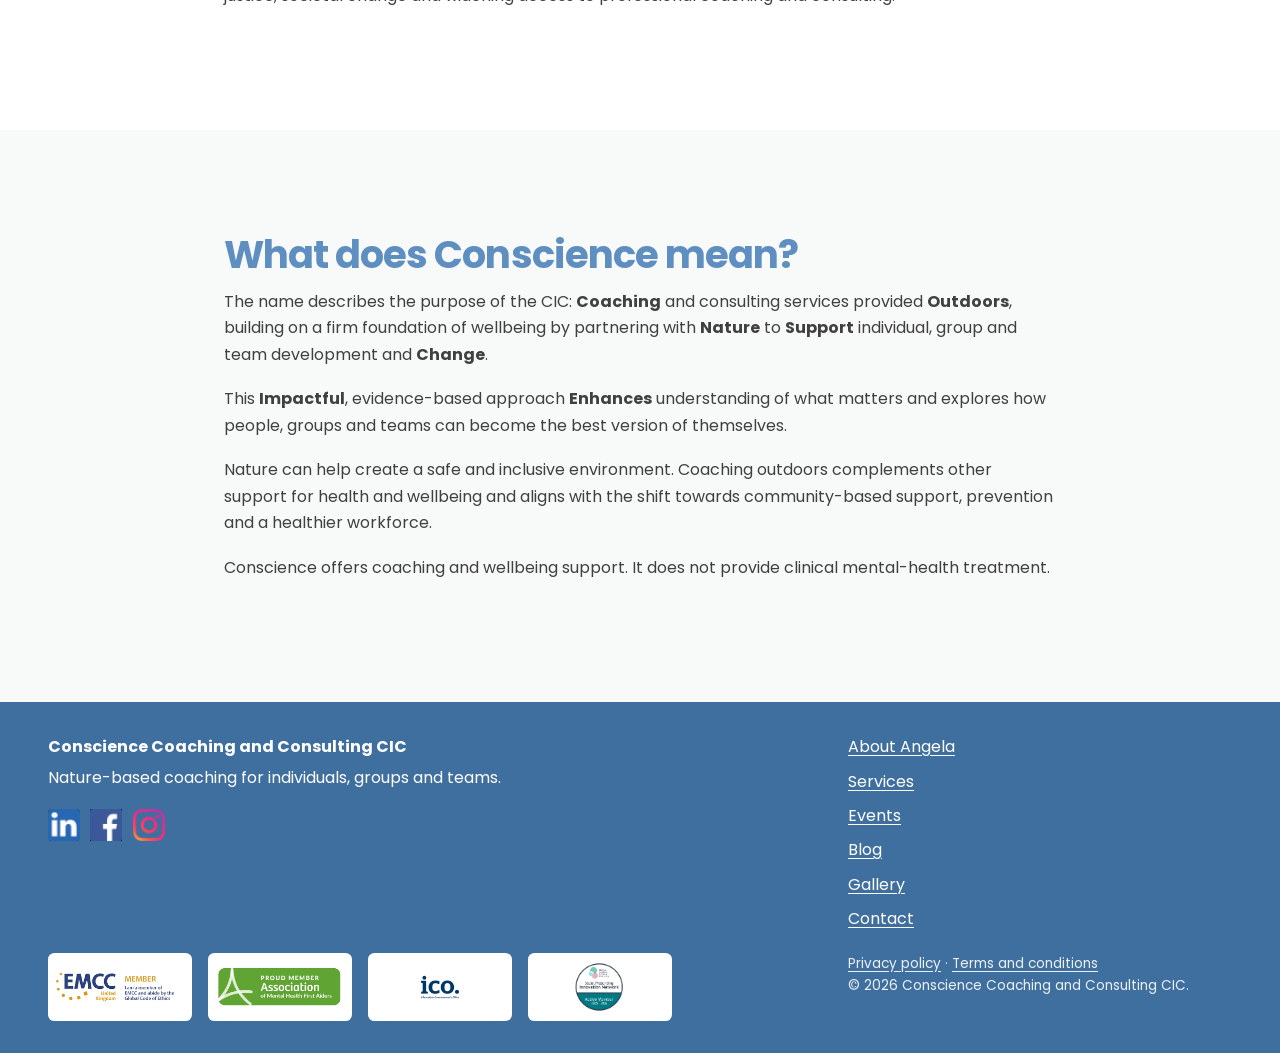
==== commit 7208d2fd: "Temporarily label contact CTA Request a session pending Calendly" ====
--- a/about/index.html
+++ b/about/index.html
@@ -17,7 +17,7 @@
 <header class="site-header"><div class="shell header-inner"><a class="site-logo" href="/" aria-label="Conscience Coaching and Consulting CIC home"><img src="/assets/images/conscience-logo.webp" alt="Conscience Coaching and Consulting CIC"></a>
 <button class="menu-toggle" type="button" aria-expanded="false" aria-controls="site-nav"><span class="sr-only">Open menu</span><span aria-hidden="true">Menu</span></button>
 <nav id="site-nav" class="site-nav" aria-label="Main navigation">
-  <a href="/about/">About Angela</a><a href="/services/">Services</a><a href="/events/">Events</a><a href="/blog/">Blog</a><a href="/gallery/">Gallery</a><a href="/contact/">Contact</a><a class="button button-small" href="/contact/">Book a session</a>
+  <a href="/about/">About Angela</a><a href="/services/">Services</a><a href="/events/">Events</a><a href="/blog/">Blog</a><a href="/gallery/">Gallery</a><a href="/contact/">Contact</a><a class="button button-small" href="/contact/">Request a session</a>
 </nav></div></header>
 <main id="main-content">
 <section class="page-hero"><div class="shell narrow"><p class="eyebrow">About Angela</p><h1>Experience, curiosity and a belief in meaningful change</h1><p class="lead">Angela Topping founded Conscience Coaching and Consulting CIC to help individuals, groups and teams understand what matters and create meaningful change.</p></div></section>
--- a/assets/css/styles.css
+++ b/assets/css/styles.css
@@ -15,6 +15,7 @@
 .blog-filter[aria-pressed="true"]{color:#fff;background:var(--green-dark);border-color:var(--green-dark)}
 .blog-grid{display:grid;grid-template-columns:repeat(auto-fill,minmax(min(100%,20rem),1fr));gap:1.5rem}
 .blog-card{display:flex;flex-direction:column;overflow:hidden;background:#fff;border:1px solid var(--line);border-radius:1rem;box-shadow:var(--shadow)}
+.blog-card[hidden]{display:none}
 .blog-card-image{display:grid;place-items:center;aspect-ratio:16/9;overflow:hidden;background:var(--pale-green)}
 .blog-card-image img{width:100%;height:100%;object-fit:cover}
 .blog-card-image.article-placeholder img{width:min(70%,20rem);height:70%;object-fit:contain}
